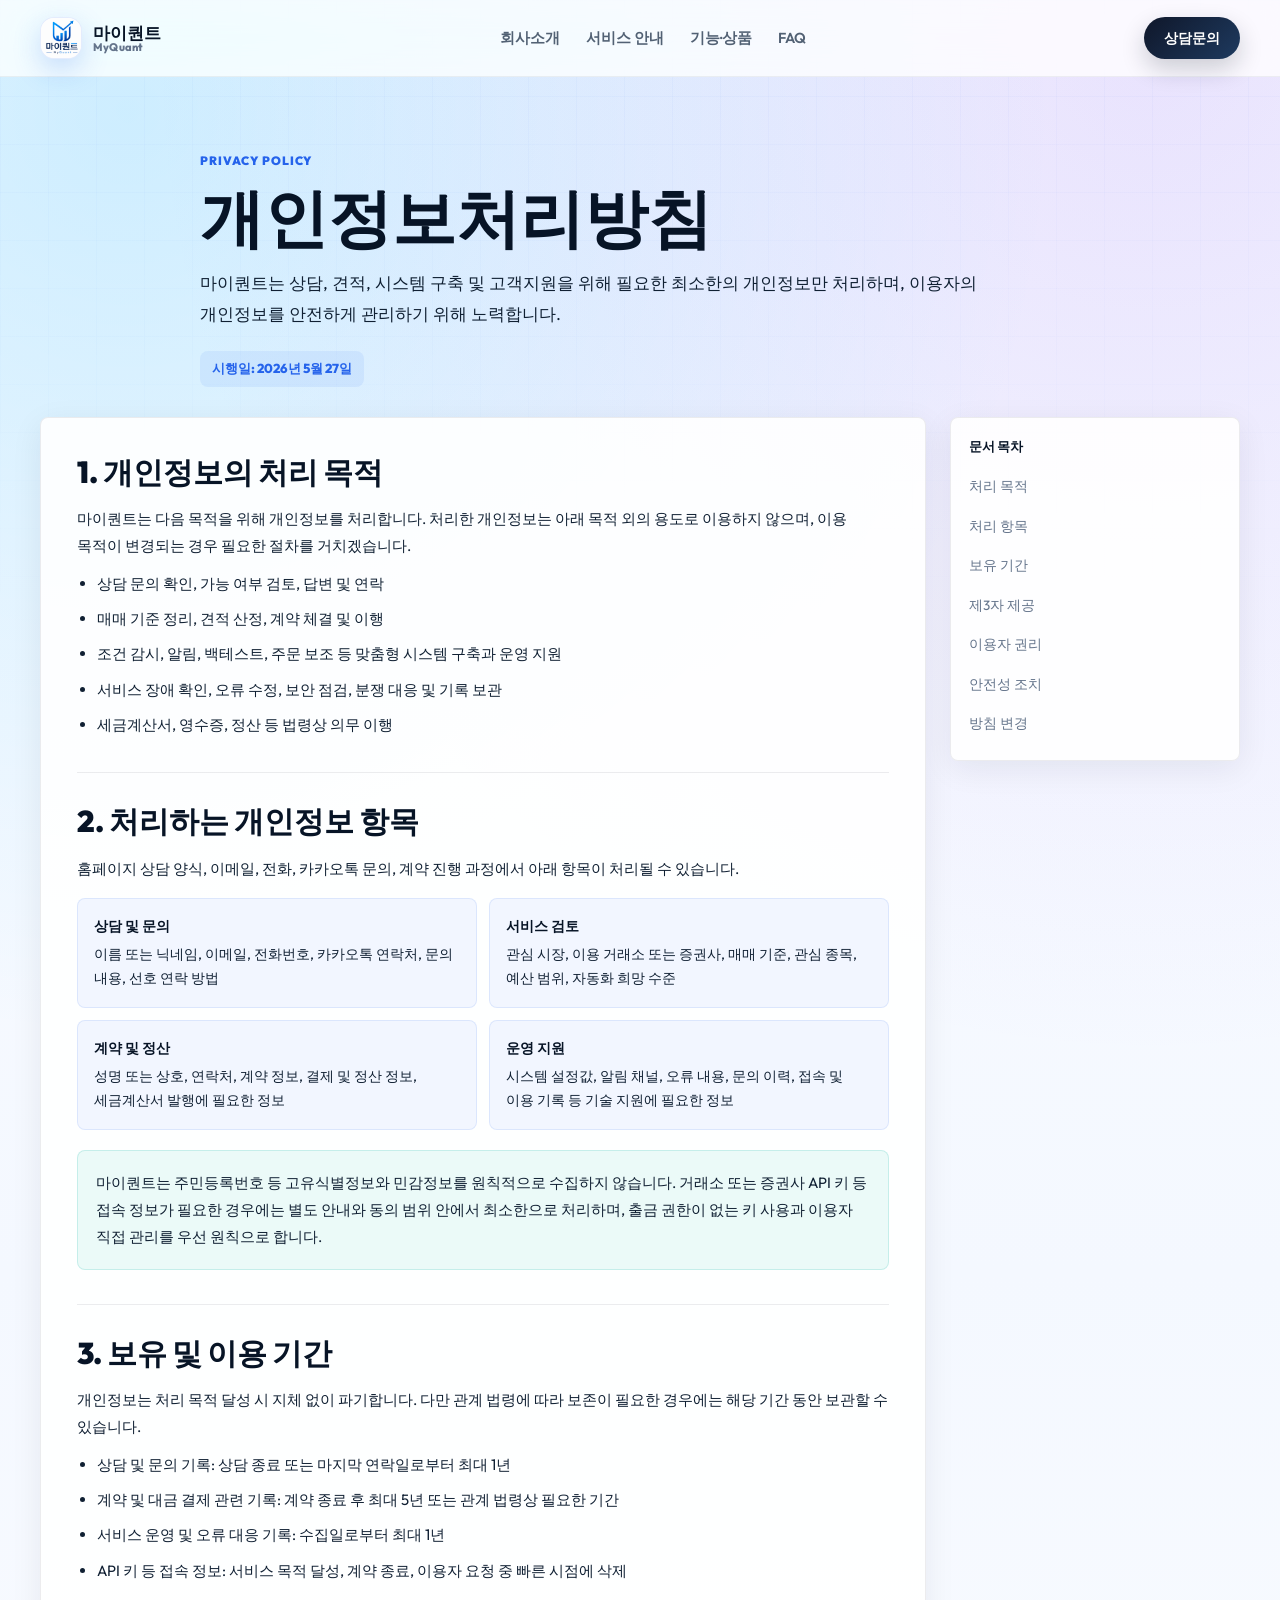
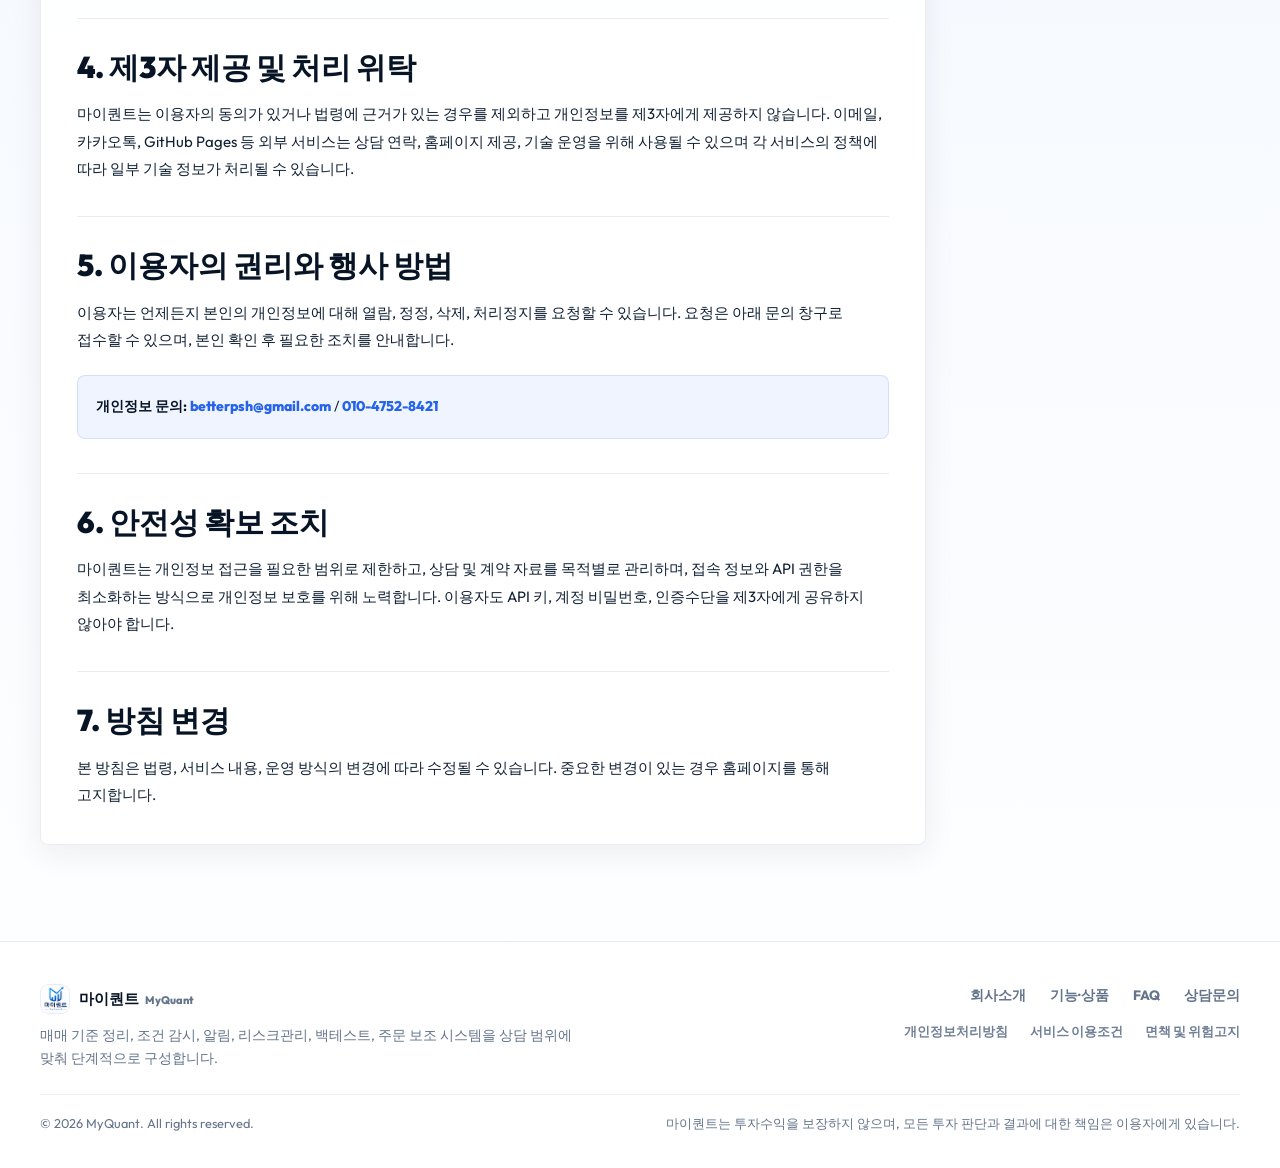
==== privacy.html @ 84c3a75a "Add files via upload" ====
<!DOCTYPE html>
<html lang="ko">
<head>
  <meta charset="UTF-8" />
  <meta name="viewport" content="width=device-width, initial-scale=1.0" />
  <title>개인정보처리방침 | 마이퀀트(MyQuant)</title>
  <meta name="description" content="마이퀀트(MyQuant)의 개인정보 수집 항목, 이용 목적, 보유 기간, 정보주체 권리와 문의 창구를 안내합니다." />
  <meta name="robots" content="index, follow" />
  <meta name="theme-color" content="#1d7ff9" />
  <link rel="icon" href="./asset/CI.png" type="image/png" />
  <link rel="preconnect" href="https://fonts.googleapis.com" />
  <link rel="preconnect" href="https://fonts.gstatic.com" crossorigin />
  <link href="https://fonts.googleapis.com/css2?family=Outfit:wght@300;400;500;600;700;800;900&amp;display=swap" rel="stylesheet" />
  <link rel="stylesheet" href="./style.css?v=20260527-1" />
</head>
<body id="top">
  <a href="#main-content" class="skip-link">본문으로 바로가기</a>

  <header id="header">
    <div class="container nav">
      <a href="./index.html#top" class="logo" aria-label="마이퀀트 홈">
        <span class="logo-mark" aria-hidden="true">
          <img src="./asset/CI.png" alt="" />
        </span>
        <span class="logo-text">
          <strong>마이퀀트</strong>
          <small>MyQuant</small>
        </span>
      </a>

      <nav class="nav-menu" aria-label="주요 메뉴">
        <a href="./index.html#about">회사소개</a>
        <a href="./index.html#service">서비스 안내</a>
        <a href="./index.html#products">기능·상품</a>
        <a href="./index.html#faq">FAQ</a>
      </nav>

      <div class="nav-right">
        <a href="./index.html#contact" class="nav-cta">상담문의</a>
      </div>
    </div>
  </header>

  <main id="main-content" class="legal-main">
    <section class="legal-hero">
      <div class="container legal-hero-inner">
        <p class="legal-eyebrow">Privacy Policy</p>
        <h1>개인정보처리방침</h1>
        <p class="legal-summary">
          마이퀀트는 상담, 견적, 시스템 구축 및 고객지원을 위해 필요한 최소한의 개인정보만 처리하며,
          이용자의 개인정보를 안전하게 관리하기 위해 노력합니다.
        </p>
        <span class="legal-updated">시행일: 2026년 5월 27일</span>
      </div>
    </section>

    <div class="container legal-layout">
      <article class="legal-document">
        <section id="privacy-purpose">
          <h2>1. 개인정보의 처리 목적</h2>
          <p>
            마이퀀트는 다음 목적을 위해 개인정보를 처리합니다. 처리한 개인정보는 아래 목적 외의 용도로
            이용하지 않으며, 이용 목적이 변경되는 경우 필요한 절차를 거치겠습니다.
          </p>
          <ul>
            <li>상담 문의 확인, 가능 여부 검토, 답변 및 연락</li>
            <li>매매 기준 정리, 견적 산정, 계약 체결 및 이행</li>
            <li>조건 감시, 알림, 백테스트, 주문 보조 등 맞춤형 시스템 구축과 운영 지원</li>
            <li>서비스 장애 확인, 오류 수정, 보안 점검, 분쟁 대응 및 기록 보관</li>
            <li>세금계산서, 영수증, 정산 등 법령상 의무 이행</li>
          </ul>
        </section>

        <section id="privacy-items">
          <h2>2. 처리하는 개인정보 항목</h2>
          <p>
            홈페이지 상담 양식, 이메일, 전화, 카카오톡 문의, 계약 진행 과정에서 아래 항목이 처리될 수 있습니다.
          </p>
          <div class="legal-info-grid">
            <div class="legal-info-item">
              <strong>상담 및 문의</strong>
              <span>이름 또는 닉네임, 이메일, 전화번호, 카카오톡 연락처, 문의 내용, 선호 연락 방법</span>
            </div>
            <div class="legal-info-item">
              <strong>서비스 검토</strong>
              <span>관심 시장, 이용 거래소 또는 증권사, 매매 기준, 관심 종목, 예산 범위, 자동화 희망 수준</span>
            </div>
            <div class="legal-info-item">
              <strong>계약 및 정산</strong>
              <span>성명 또는 상호, 연락처, 계약 정보, 결제 및 정산 정보, 세금계산서 발행에 필요한 정보</span>
            </div>
            <div class="legal-info-item">
              <strong>운영 지원</strong>
              <span>시스템 설정값, 알림 채널, 오류 내용, 문의 이력, 접속 및 이용 기록 등 기술 지원에 필요한 정보</span>
            </div>
          </div>
          <div class="legal-callout">
            <p>
              마이퀀트는 주민등록번호 등 고유식별정보와 민감정보를 원칙적으로 수집하지 않습니다.
              거래소 또는 증권사 API 키 등 접속 정보가 필요한 경우에는 별도 안내와 동의 범위 안에서
              최소한으로 처리하며, 출금 권한이 없는 키 사용과 이용자 직접 관리를 우선 원칙으로 합니다.
            </p>
          </div>
        </section>

        <section id="privacy-period">
          <h2>3. 보유 및 이용 기간</h2>
          <p>
            개인정보는 처리 목적 달성 시 지체 없이 파기합니다. 다만 관계 법령에 따라 보존이 필요한 경우에는
            해당 기간 동안 보관할 수 있습니다.
          </p>
          <ul>
            <li>상담 및 문의 기록: 상담 종료 또는 마지막 연락일로부터 최대 1년</li>
            <li>계약 및 대금 결제 관련 기록: 계약 종료 후 최대 5년 또는 관계 법령상 필요한 기간</li>
            <li>서비스 운영 및 오류 대응 기록: 수집일로부터 최대 1년</li>
            <li>API 키 등 접속 정보: 서비스 목적 달성, 계약 종료, 이용자 요청 중 빠른 시점에 삭제</li>
          </ul>
        </section>

        <section id="privacy-third-party">
          <h2>4. 제3자 제공 및 처리 위탁</h2>
          <p>
            마이퀀트는 이용자의 동의가 있거나 법령에 근거가 있는 경우를 제외하고 개인정보를 제3자에게
            제공하지 않습니다. 이메일, 카카오톡, GitHub Pages 등 외부 서비스는 상담 연락, 홈페이지 제공,
            기술 운영을 위해 사용될 수 있으며 각 서비스의 정책에 따라 일부 기술 정보가 처리될 수 있습니다.
          </p>
        </section>

        <section id="privacy-rights">
          <h2>5. 이용자의 권리와 행사 방법</h2>
          <p>
            이용자는 언제든지 본인의 개인정보에 대해 열람, 정정, 삭제, 처리정지를 요청할 수 있습니다.
            요청은 아래 문의 창구로 접수할 수 있으며, 본인 확인 후 필요한 조치를 안내합니다.
          </p>
          <div class="legal-contact-card">
            <p><strong>개인정보 문의:</strong> <a href="mailto:betterpsh@gmail.com">betterpsh@gmail.com</a> / <a href="tel:01047528421">010-4752-8421</a></p>
          </div>
        </section>

        <section id="privacy-security">
          <h2>6. 안전성 확보 조치</h2>
          <p>
            마이퀀트는 개인정보 접근을 필요한 범위로 제한하고, 상담 및 계약 자료를 목적별로 관리하며,
            접속 정보와 API 권한을 최소화하는 방식으로 개인정보 보호를 위해 노력합니다. 이용자도 API 키,
            계정 비밀번호, 인증수단을 제3자에게 공유하지 않아야 합니다.
          </p>
        </section>

        <section id="privacy-changes">
          <h2>7. 방침 변경</h2>
          <p>
            본 방침은 법령, 서비스 내용, 운영 방식의 변경에 따라 수정될 수 있습니다. 중요한 변경이 있는 경우
            홈페이지를 통해 고지합니다.
          </p>
        </section>
      </article>

      <aside class="legal-index" aria-label="문서 목차">
        <strong>문서 목차</strong>
        <a href="#privacy-purpose">처리 목적</a>
        <a href="#privacy-items">처리 항목</a>
        <a href="#privacy-period">보유 기간</a>
        <a href="#privacy-third-party">제3자 제공</a>
        <a href="#privacy-rights">이용자 권리</a>
        <a href="#privacy-security">안전성 조치</a>
        <a href="#privacy-changes">방침 변경</a>
      </aside>
    </div>
  </main>

  <footer>
    <div class="container footer-inner">
      <div class="footer-brand">
        <div class="footer-logo">
          <span class="footer-logo-mark" aria-hidden="true">
            <img src="./asset/CI.png" alt="" />
          </span>
          <span>마이퀀트 <small>MyQuant</small></span>
        </div>
        <p class="footer-description">
          매매 기준 정리, 조건 감시, 알림, 리스크관리, 백테스트, 주문 보조 시스템을
          상담 범위에 맞춰 단계적으로 구성합니다.
        </p>
      </div>
      <nav class="footer-links" aria-label="푸터 링크">
        <span class="footer-link-row footer-link-main">
          <a href="./index.html#about">회사소개</a>
          <a href="./index.html#products">기능·상품</a>
          <a href="./index.html#faq">FAQ</a>
          <a href="./index.html#contact">상담문의</a>
        </span>
        <span class="footer-link-row footer-link-legal">
          <a href="./privacy.html">개인정보처리방침</a>
          <a href="./terms.html">서비스 이용조건</a>
          <a href="./risk-disclaimer.html">면책 및 위험고지</a>
        </span>
      </nav>
      <div class="footer-bottom">
        <span>© 2026 MyQuant. All rights reserved.</span>
        <span>마이퀀트는 투자수익을 보장하지 않으며, 모든 투자 판단과 결과에 대한 책임은 이용자에게 있습니다.</span>
      </div>
    </div>
  </footer>
</body>
</html>
---- style.css ----
/* ════════════════════════════════════════════════════
   MyQuant — style.css
   Premium Light Theme | v3.0
   ════════════════════════════════════════════════════ */

/* ── DESIGN TOKENS ── */
:root {
  --bg:           #f4f8ff;
  --bg-soft:      #eef5ff;
  --surface:      rgba(255,255,255,0.88);
  --surface-solid:#ffffff;
  --card:         #ffffff;
  --text:         #102033;
  --heading:      #071426;
  --muted:        #64748b;
  --line:         rgba(15,23,42,0.09);
  --primary:      #2563eb;
  --primary-2:    #00a7ff;
  --accent:       #14b8a6;
  --accent-2:     #8b5cf6;
  --warning:      #f59e0b;
  --success:      #22c55e;
  --danger:       #ef4444;
  --shadow:       0 24px 70px rgba(37,99,235,0.14);
  --shadow-soft:  0 8px 32px rgba(15,23,42,0.07);
  --max:          1280px;
  --nav-h:        76px;
  --radius-card:  8px;
  --radius-xl:    8px;
  --ease-out:     cubic-bezier(0.22,1,0.36,1);
  --ease-spring:  cubic-bezier(0.34,1.56,0.64,1);
}

/* ── RESET ── */
*, *::before, *::after { box-sizing: border-box; margin: 0; padding: 0; }
html {
  scroll-behavior: smooth;
  scroll-padding-top: calc(var(--nav-h) + 18px);
}

body {
  min-height: 100vh;
  font-family: 'Outfit', -apple-system, BlinkMacSystemFont,
               "Apple SD Gothic Neo", "Pretendard Variable", sans-serif;
  background:
    radial-gradient(circle at 10% 4%,  rgba(0,167,255,0.18),   transparent 32%),
    radial-gradient(circle at 90% 2%,  rgba(139,92,246,0.16),  transparent 34%),
    linear-gradient(180deg, #fbfdff 0%, var(--bg) 46%, #ffffff 100%);
  color: var(--text);
  line-height: 1.65;
  word-break: keep-all;
  overflow-x: hidden;
}

body::before {
  content: "";
  position: fixed;
  inset: 0;
  pointer-events: none;
  background-image:
    linear-gradient(rgba(37,99,235,0.032) 1px, transparent 1px),
    linear-gradient(90deg, rgba(37,99,235,0.032) 1px, transparent 1px);
  background-size: 48px 48px;
  mask-image: linear-gradient(to bottom, black, transparent 70%);
  z-index: 0;
}

a { color: inherit; text-decoration: none; }
img { display: block; width: 100%; }
button { font-family: inherit; }

:focus-visible {
  outline: 3px solid rgba(37,99,235,0.34);
  outline-offset: 3px;
}

.skip-link {
  position: fixed;
  top: 12px;
  left: 12px;
  z-index: 10000;
  padding: 10px 14px;
  border-radius: 12px;
  background: var(--heading);
  color: #fff;
  font-weight: 800;
  transform: translateY(-140%);
  transition: transform 0.2s ease;
}

.skip-link:focus { transform: translateY(0); }

.container {
  width: min(100% - 80px, var(--max));
  margin: 0 auto;
}

/* ── SCROLL PROGRESS BAR ── */
#progress-bar {
  position: fixed;
  top: 0; left: 0;
  width: 0%;
  height: 3px;
  background: linear-gradient(90deg, var(--primary), var(--primary-2), var(--accent));
  z-index: 1000;
  border-radius: 0 999px 999px 0;
  transition: width 0.1s linear;
  box-shadow: 0 0 12px rgba(37,99,235,0.5);
}

/* ── HEADER ── */
header {
  position: sticky;
  top: 0;
  z-index: 200;
  backdrop-filter: blur(24px) saturate(1.9);
  -webkit-backdrop-filter: blur(24px) saturate(1.9);
  background: rgba(255,255,255,0.78);
  border-bottom: 1px solid rgba(15,23,42,0.06);
  transition: box-shadow 0.3s ease, background 0.3s ease;
}

header.scrolled {
  background: rgba(255,255,255,0.94);
  box-shadow: 0 8px 32px rgba(15,23,42,0.08);
}

.nav {
  height: var(--nav-h);
  display: flex;
  align-items: center;
  justify-content: space-between;
  gap: 20px;
}

/* Logo */
.logo {
  display: flex;
  align-items: center;
  gap: 11px;
  font-weight: 800;
  letter-spacing: 0;
  font-size: 17px;
  color: var(--heading);
  flex-shrink: 0;
}

.logo-mark {
  width: 42px; height: 42px;
  border-radius: 14px;
  background: #fff;
  display: block;
  box-shadow: 0 10px 28px rgba(37,99,235,0.22);
  overflow: hidden;
  border: 1px solid rgba(37,99,235,0.12);
}

.logo-mark img {
  width: 100%;
  height: 100%;
  object-fit: cover;
  transform: scale(1.28);
}

.logo-text {
  display: flex;
  flex-direction: column;
  gap: 1px;
  line-height: 1;
}

.logo-text strong {
  font-size: 17px;
  letter-spacing: 0;
}

.logo-text small {
  color: var(--muted);
  font-size: 11px;
  font-weight: 800;
  letter-spacing: 0.02em;
}

/* Nav menu */
.nav-menu {
  display: flex;
  gap: 26px;
  color: #526174;
  font-size: 14.5px;
  font-weight: 600;
}

.nav-menu a {
  position: relative;
  padding: 4px 0;
  transition: color 0.2s ease;
}

.nav-menu a::after {
  content: "";
  position: absolute;
  left: 0; bottom: -4px;
  width: 0; height: 2px;
  border-radius: 999px;
  background: linear-gradient(90deg, var(--primary), var(--accent));
  transition: width 0.25s var(--ease-out);
}

.nav-menu a:hover,
.nav-menu a.active { color: var(--heading); }

.nav-menu a:hover::after,
.nav-menu a.active::after { width: 100%; }

.nav-right {
  display: flex;
  align-items: center;
  gap: 12px;
}

.nav-cta {
  padding: 10px 20px;
  border-radius: 999px;
  background: linear-gradient(135deg, #0f172a, #1e3a5f);
  color: #fff;
  font-weight: 700;
  font-size: 13.5px;
  box-shadow: 0 10px 24px rgba(15,23,42,0.2);
  transition: transform 0.2s ease, box-shadow 0.2s ease;
  white-space: nowrap;
}

.nav-cta:hover {
  transform: translateY(-2px);
  box-shadow: 0 14px 30px rgba(15,23,42,0.3);
}

/* ── HAMBURGER ── */
.hamburger {
  display: none;
  flex-direction: column;
  gap: 5px;
  cursor: pointer;
  padding: 6px;
  border-radius: 10px;
  transition: background 0.2s ease;
  border: none;
  background: transparent;
}

.hamburger:hover { background: rgba(37,99,235,0.08); }

.hamburger span {
  display: block;
  width: 22px; height: 2px;
  background: var(--heading);
  border-radius: 999px;
  transition: transform 0.3s var(--ease-out), opacity 0.3s ease, width 0.3s ease;
}

.hamburger.open span:nth-child(1) { transform: translateY(7px) rotate(45deg); }
.hamburger.open span:nth-child(2) { opacity: 0; width: 0; }
.hamburger.open span:nth-child(3) { transform: translateY(-7px) rotate(-45deg); }

/* ── MOBILE DRAWER ── */
.mobile-drawer {
  position: fixed;
  inset: 0;
  z-index: 190;
  display: flex;
  flex-direction: column;
  padding-top: var(--nav-h);
  pointer-events: none;
  visibility: hidden;
  opacity: 0;
  transition: visibility 0s linear 0.35s, opacity 0.2s ease;
}

.drawer-overlay {
  position: absolute;
  inset: 0;
  background: rgba(7,20,38,0.36);
  backdrop-filter: blur(5px);
  opacity: 0;
  transition: opacity 0.3s ease;
}

.drawer-panel {
  position: relative;
  background: rgba(255,255,255,0.97);
  backdrop-filter: blur(20px);
  border-bottom: 1px solid rgba(15,23,42,0.08);
  padding: 20px 24px 28px;
  display: flex;
  flex-direction: column;
  gap: 4px;
  transform: translateY(calc(-100% - var(--nav-h)));
  transition: transform 0.35s var(--ease-out);
  z-index: 1;
}

.mobile-drawer.open {
  pointer-events: auto;
  visibility: visible;
  opacity: 1;
  transition-delay: 0s;
}
.mobile-drawer.open .drawer-overlay { opacity: 1; }
.mobile-drawer.open .drawer-panel { transform: translateY(0); }

.drawer-link {
  padding: 14px 16px;
  border-radius: 14px;
  font-size: 16px;
  font-weight: 600;
  color: var(--heading);
  transition: background 0.2s ease;
}

.drawer-link:hover { background: rgba(37,99,235,0.07); color: var(--primary); }

.drawer-cta {
  margin-top: 8px;
  padding: 15px !important;
  background: linear-gradient(135deg, var(--primary), var(--accent)) !important;
  color: #fff !important;
  border-radius: 16px !important;
  text-align: center;
  font-weight: 700 !important;
}

/* ── PARTICLES ── */
#particles-canvas {
  position: fixed;
  inset: 0;
  pointer-events: none;
  z-index: 0;
  opacity: 0.5;
}

/* ════════════════════════════════════
   HERO
   ════════════════════════════════════ */
.hero {
  position: relative;
  min-height: calc(92vh - var(--nav-h));
  display: flex;
  align-items: center;
  overflow: hidden;
  background-image:
    linear-gradient(90deg,
      rgba(247,250,255,0.99)  0%,
      rgba(247,250,255,0.95) 34%,
      rgba(247,250,255,0.72) 52%,
      rgba(247,250,255,0.18) 74%,
      rgba(247,250,255,0.02) 100%),
    url("./asset/first.png");
  background-size: cover;
  background-position: center right;
}

.hero .container { position: relative; z-index: 2; }

.hero::after {
  content: "";
  position: absolute; inset: 0;
  background:
    radial-gradient(circle at 14% 22%, rgba(255,255,255,0.68), transparent 32%),
    radial-gradient(circle at 72% 18%, rgba(0,167,255,0.10), transparent 34%);
  z-index: 0;
  pointer-events: none;
}

.hero-grid {
  display: grid;
  grid-template-columns: minmax(560px, 0.58fr) 1fr;
  gap: clamp(28px, 4vw, 64px);
  align-items: center;
  width: min(100% - 96px, var(--max));
  margin: 0 auto;
  padding: 58px 0 52px;
}

.hero-copy {
  max-width: 660px;
  margin-left: 0;
}

/* Eyebrow badge */
.eyebrow {
  display: inline-flex;
  align-items: center;
  gap: 8px;
  padding: 8px 14px;
  border-radius: 999px;
  background: rgba(37,99,235,0.08);
  border: 1px solid rgba(37,99,235,0.18);
  color: #1d4ed8;
  font-size: 13px;
  font-weight: 700;
  margin-bottom: 26px;
  box-shadow: 0 6px 20px rgba(37,99,235,0.1);
  animation: float-badge 3.5s ease-in-out infinite;
}

@keyframes float-badge {
  0%, 100% { transform: translateY(0); }
  50%       { transform: translateY(-4px); }
}

.eyebrow-dot {
  width: 7px; height: 7px;
  border-radius: 50%;
  background: var(--accent);
  animation: blink 1.4s ease-in-out infinite;
}

@keyframes blink {
  0%, 100% { opacity: 1; transform: scale(1); }
  50%       { opacity: 0.4; transform: scale(0.72); }
}

/* H1 */
h1 {
  color: var(--heading);
  font-size: clamp(34px, 3.35vw, 48px);
  line-height: 1.1;
  letter-spacing: 0;
  font-weight: 900;
  margin-bottom: 22px;
}

.hero h1 {
  min-height: 3.25em;
}

.hero-title-line,
.hero-type-line {
  display: block;
}

.hero-type-line {
  min-height: 2.15em;
  max-width: none;
}

.hero strong {
  color: transparent;
  background: linear-gradient(110deg, var(--primary) 10%, var(--primary-2) 50%, var(--accent) 90%);
  -webkit-background-clip: text;
  background-clip: text;
  background-size: 200% 200%;
  animation: gradient-shift 4s ease infinite;
}

@keyframes gradient-shift {
  0%   { background-position: 0% 50%; }
  50%  { background-position: 100% 50%; }
  100% { background-position: 0% 50%; }
}

/* Typing cursor */
.typing-cursor {
  display: inline-block;
  width: 3px; height: 0.85em;
  background: var(--primary);
  border-radius: 2px;
  margin-left: 2px;
  vertical-align: middle;
  animation: cursor-blink 0.8s step-end infinite;
}

@keyframes cursor-blink {
  0%, 100% { opacity: 1; }
  50%       { opacity: 0; }
}

.hero-desc {
  max-width: 620px;
  color: var(--muted);
  font-size: 16px;
  letter-spacing: 0;
  margin-bottom: 24px;
  line-height: 1.78;
}

/* Hero stats */
.hero-stats {
  display: flex;
  gap: 22px;
  flex-wrap: wrap;
  margin-bottom: 22px;
}

.stat-item { display: flex; flex-direction: column; }

.stat-num {
  font-size: 26px;
  font-weight: 900;
  letter-spacing: 0;
  color: var(--heading);
  line-height: 1.1;
}

.stat-num span { color: var(--primary); }

.stat-label {
  font-size: 12px;
  color: var(--muted);
  font-weight: 500;
  margin-top: 2px;
}

.stat-divider {
  width: 1px;
  background: rgba(15,23,42,0.12);
  align-self: stretch;
  margin: 4px 0;
}

/* Hero actions */
.hero-actions {
  display: grid;
  grid-template-columns: minmax(230px, 1.18fr) minmax(168px, 0.82fr);
  gap: 10px;
  width: min(100%, 520px);
  margin-bottom: 12px;
}

.hero-actions .btn {
  width: 100%;
  min-height: 52px;
  padding: 0 20px;
  white-space: nowrap;
}

/* Hero note */
.hero-note {
  display: inline-flex;
  align-items: center;
  gap: 9px;
  width: min(100%, 520px);
  color: #64748b;
  font-size: 12.5px;
  background: linear-gradient(90deg, rgba(255,255,255,0.72), rgba(255,255,255,0.46));
  border: 1px solid rgba(15,23,42,0.07);
  border-left: 3px solid rgba(20,184,166,0.56);
  box-shadow: 0 8px 22px rgba(15,23,42,0.04);
  padding: 9px 13px 9px 11px;
  border-radius: 8px;
  backdrop-filter: blur(8px);
  line-height: 1.5;
}

.hero-note-icon {
  flex-shrink: 0;
  color: #0f766e;
  font-size: 11px;
  font-weight: 900;
}

/* ── HERO VISUAL: LIVE MONITOR ── */
.hero-visual-space {
  min-height: 500px;
  position: relative;
  display: flex;
  align-items: center;
}

.live-monitor {
  width: 100%;
  max-width: 480px;
  background: rgba(255,255,255,0.92);
  border: 1px solid rgba(37,99,235,0.14);
  border-radius: 8px;
  box-shadow:
    0 30px 70px rgba(37,99,235,0.14),
    0 0 0 1px rgba(255,255,255,0.8) inset;
  backdrop-filter: blur(20px);
  overflow: hidden;
  animation: monitor-float 5s ease-in-out infinite;
}

@keyframes monitor-float {
  0%, 100% { transform: translateY(0); }
  50%       { transform: translateY(-10px); }
}

.monitor-topbar {
  display: flex;
  justify-content: space-between;
  align-items: center;
  padding: 16px 20px;
  border-bottom: 1px solid rgba(15,23,42,0.07);
  background: rgba(37,99,235,0.03);
}

.monitor-title {
  font-size: 12.5px;
  font-weight: 800;
  color: var(--muted);
  text-transform: uppercase;
  letter-spacing: 0.08em;
  display: flex;
  align-items: center;
  gap: 8px;
}

.live-badge {
  display: inline-flex;
  align-items: center;
  gap: 5px;
  padding: 3px 9px;
  border-radius: 999px;
  background: rgba(34,197,94,0.1);
  border: 1px solid rgba(34,197,94,0.25);
  color: #15803d;
  font-size: 11px;
  font-weight: 800;
  text-transform: uppercase;
}

.live-badge::before {
  content: "";
  width: 6px; height: 6px;
  border-radius: 50%;
  background: var(--success);
  animation: live-pulse 1.4s ease-in-out infinite;
}

@keyframes live-pulse {
  0%, 100% { box-shadow: 0 0 0 0 rgba(34,197,94,0.6); }
  50%       { box-shadow: 0 0 0 4px rgba(34,197,94,0); }
}

.monitor-price {
  font-size: 18px;
  font-weight: 900;
  font-family: monospace;
  color: var(--primary);
  letter-spacing: 0;
  transition: color 0.3s ease;
}

.monitor-price.up   { color: #16a34a; }
.monitor-price.down { color: var(--danger); }

/* Mini chart area */
.monitor-chart {
  height: 140px;
  padding: 0 16px;
  position: relative;
}

#hero-mini-chart {
  width: 100%;
  height: 100%;
}

/* Trade log */
.monitor-logs {
  background: rgba(7,20,38,0.04);
  border-top: 1px solid rgba(15,23,42,0.06);
  padding: 12px 16px;
  height: 118px;
  overflow: hidden;
  display: flex;
  flex-direction: column;
  gap: 0;
}

.log-row {
  display: grid;
  grid-template-columns: 72px 1fr auto;
  align-items: center;
  padding: 7px 0;
  border-bottom: 1px solid rgba(15,23,42,0.05);
  font-size: 11.5px;
  opacity: 0;
  transform: translateY(8px);
  animation: log-slide 0.3s var(--ease-out) forwards;
}

.log-row:last-child { border-bottom: none; }

@keyframes log-slide { to { opacity: 1; transform: translateY(0); } }

.log-time  { color: var(--muted); font-family: monospace; }
.log-msg   { color: var(--heading); font-weight: 600; flex: 1; }
.log-msg.buy  { color: #16a34a; }
.log-msg.sell { color: var(--danger); }
.log-tag {
  padding: 2px 8px;
  border-radius: 999px;
  font-size: 10px;
  font-weight: 800;
  text-transform: uppercase;
}
.log-tag.buy  { background: rgba(22,163,74,0.1);  color: #16a34a; }
.log-tag.sell { background: rgba(239,68,68,0.1);  color: var(--danger); }
.log-tag.info { background: rgba(37,99,235,0.1);  color: var(--primary); }

/* Monitor footer */
.monitor-footer {
  padding: 12px 20px;
  display: grid;
  grid-template-columns: 1fr 1fr 1fr;
  gap: 12px;
  border-top: 1px solid rgba(15,23,42,0.06);
}

.mf-stat { display: flex; flex-direction: column; gap: 2px; }

.mf-label {
  font-size: 10.5px;
  color: var(--muted);
  font-weight: 700;
  text-transform: uppercase;
  letter-spacing: 0.06em;
}

.mf-value {
  font-size: 14px;
  font-weight: 800;
  color: var(--heading);
  font-family: monospace;
}

.mf-value.green { color: #16a34a; }

/* ════════════════════════════════════
   STATS DARK BAND
   ════════════════════════════════════ */
.stats-section {
  padding: 78px 0 84px;
  background: linear-gradient(135deg, #071426 0%, #0b1e42 56%, #0f2f5f 100%);
  position: relative;
  overflow: hidden;
  z-index: 1;
}

.stats-section::before {
  content: "";
  position: absolute; inset: 0;
  background-image:
    linear-gradient(rgba(255,255,255,0.04) 1px, transparent 1px),
    linear-gradient(90deg, rgba(255,255,255,0.04) 1px, transparent 1px);
  background-size: 44px 44px;
}

.stats-intro {
  position: relative;
  z-index: 1;
  max-width: 760px;
  margin-bottom: 34px;
}

.stats-intro span {
  display: inline-flex;
  align-items: center;
  gap: 8px;
  color: #67e8f9;
  font-size: 12px;
  font-weight: 900;
  letter-spacing: 0.12em;
  text-transform: uppercase;
  margin-bottom: 12px;
}

.stats-intro span::before {
  content: "";
  width: 18px;
  height: 2px;
  border-radius: 999px;
  background: #67e8f9;
}

.stats-intro h2 {
  color: #fff;
  font-size: clamp(28px, 3.1vw, 40px);
  margin-bottom: 12px;
}

.stats-intro p {
  color: rgba(255,255,255,0.66);
  font-size: 16px;
  line-height: 1.72;
}

.stats-grid {
  display: grid;
  grid-template-columns: repeat(4, minmax(0, 1fr));
  gap: 16px;
  position: relative;
  z-index: 1;
}

.stat-card {
  position: relative;
  min-height: 184px;
  text-align: left;
  padding: 22px;
  border-radius: 8px;
  background: rgba(255,255,255,0.065);
  border: 1px solid rgba(255,255,255,0.12);
  backdrop-filter: blur(10px);
  transition: transform 0.24s ease, background 0.24s ease;
}

.stat-card:hover {
  transform: translateY(-5px);
  background: rgba(255,255,255,0.09);
}

.stat-step {
  width: 40px;
  height: 40px;
  display: grid;
  place-items: center;
  border-radius: 8px;
  background: rgba(0,167,255,0.12);
  border: 1px solid rgba(103,232,249,0.22);
  color: #67e8f9;
  font-size: 12px;
  font-weight: 900;
  margin-bottom: 22px;
}

.stat-card h3 {
  color: #fff;
  font-size: 22px;
  line-height: 1.25;
  margin-bottom: 9px;
}

.stat-card p {
  color: rgba(255,255,255,0.62);
  font-size: 14px;
  font-weight: 700;
  line-height: 1.65;
}

/* ════════════════════════════════════
   SECTIONS
   ════════════════════════════════════ */
.section {
  position: relative;
  padding: 100px 0;
  border-top: 1px solid rgba(15,23,42,0.06);
  z-index: 1;
}

.section:nth-of-type(even) {
  background: linear-gradient(180deg, rgba(255,255,255,0.55), rgba(238,245,255,0.45));
}

.section-head {
  max-width: 820px;
  margin-bottom: 52px;
}

.section-label {
  display: inline-flex;
  align-items: center;
  gap: 6px;
  color: var(--primary);
  font-size: 12.5px;
  font-weight: 800;
  letter-spacing: 0.16em;
  text-transform: uppercase;
  margin-bottom: 14px;
}

.section-label::before {
  content: "";
  width: 18px; height: 2px;
  background: var(--primary);
  border-radius: 999px;
}

h2 {
  color: var(--heading);
  font-size: clamp(30px, 3.8vw, 46px);
  line-height: 1.15;
  letter-spacing: 0;
  font-weight: 900;
  margin-bottom: 18px;
}

.section-desc {
  color: var(--muted);
  font-size: 17px;
  letter-spacing: 0;
  line-height: 1.78;
}

.company-intro {
  display: grid;
  gap: 14px;
}

/* ── CUSTOMER PROBLEM ── */
.problem-section {
  background: linear-gradient(180deg, #ffffff, rgba(238,245,255,0.58));
}

.problem-grid {
  display: grid;
  grid-template-columns: minmax(0, 0.9fr) minmax(360px, 1.1fr);
  gap: 44px;
  align-items: center;
}

.problem-grid .section-head {
  margin-bottom: 0;
}

.condition-board {
  display: grid;
  grid-template-columns: minmax(0, 1fr) auto minmax(0, 1fr);
  gap: 14px;
  align-items: stretch;
}

.condition-card {
  min-height: 250px;
  padding: 28px;
  border-radius: 8px;
  background: rgba(255,255,255,0.94);
  border: 1px solid rgba(15,23,42,0.09);
  box-shadow: var(--shadow-soft);
  display: flex;
  flex-direction: column;
  justify-content: center;
  gap: 12px;
}

.condition-card span {
  width: max-content;
  padding: 5px 10px;
  border-radius: 999px;
  background: rgba(37,99,235,0.08);
  color: var(--primary);
  font-size: 12px;
  font-weight: 900;
}

.condition-card strong {
  color: var(--heading);
  font-size: clamp(20px, 2vw, 26px);
  line-height: 1.35;
}

.condition-card p {
  color: var(--muted);
  font-size: 14.5px;
  line-height: 1.7;
}

.condition-card.after {
  border-color: rgba(20,184,166,0.24);
  background: linear-gradient(180deg, #ffffff, rgba(240,253,250,0.72));
}

.condition-arrow {
  width: 44px;
  min-height: 44px;
  align-self: center;
  border-radius: 999px;
  display: grid;
  place-items: center;
  background: linear-gradient(135deg, var(--primary), var(--accent));
  color: #fff;
  font-weight: 900;
  box-shadow: 0 12px 28px rgba(37,99,235,0.22);
}

/* ── GRIDS ── */
.grid-3 {
  display: grid;
  grid-template-columns: repeat(3, 1fr);
  gap: 22px;
}

.grid-2 {
  display: grid;
  grid-template-columns: repeat(2, 1fr);
  gap: 22px;
}

/* ── FOUNDER PROFILE ── */
.founder-profile {
  display: grid;
  grid-template-columns: minmax(0, 1fr) minmax(280px, 0.42fr);
  gap: 40px;
  align-items: start;
  margin-bottom: 28px;
  padding: 38px 42px;
}

.founder-kicker {
  color: var(--primary);
  font-size: 12px;
  font-weight: 900;
  letter-spacing: 0.14em;
  text-transform: uppercase;
  margin-bottom: 8px;
}

.founder-profile h3 {
  font-size: clamp(26px, 2.4vw, 36px);
  margin-bottom: 16px;
}

.founder-lead {
  color: #243247;
  font-size: 17px;
  font-weight: 700;
  line-height: 1.7;
  margin-bottom: 16px;
}

.founder-aside {
  display: grid;
  gap: 14px;
  align-self: start;
}

.founder-photo {
  position: relative;
  width: min(100%, 236px);
  aspect-ratio: 4 / 4.55;
  justify-self: center;
  border-radius: 8px;
  overflow: hidden;
  background: linear-gradient(135deg, rgba(238,245,255,0.9), rgba(255,255,255,0.96));
  border: 1px solid rgba(37,99,235,0.12);
  box-shadow: 0 16px 34px rgba(15,23,42,0.11);
}

.founder-photo img {
  width: 100%;
  height: 100%;
  object-fit: cover;
  object-position: center 11%;
  transform: scale(1.01);
}

.founder-meta {
  text-align: center;
  display: grid;
  gap: 3px;
}

.founder-meta strong {
  color: var(--heading);
  font-size: 16px;
  font-weight: 800;
}

.founder-meta span {
  color: var(--muted);
  font-size: 12.5px;
  font-weight: 700;
}

.founder-points {
  grid-column: 1 / -1;
  display: grid;
  grid-template-columns: repeat(5, minmax(0, 1fr));
  gap: 10px;
  margin-top: 4px;
}

.founder-points span {
  position: relative;
  min-height: 64px;
  padding: 13px 14px 13px 38px;
  border-radius: 15px;
  background: rgba(37,99,235,0.055);
  border: 1px solid rgba(37,99,235,0.12);
  color: #243247;
  font-size: 13.2px;
  font-weight: 800;
  line-height: 1.45;
  display: flex;
  align-items: center;
}

.founder-points span::before {
  content: "✓";
  position: absolute;
  left: 16px;
  top: 50%;
  transform: translateY(-50%);
  color: var(--primary);
  font-weight: 900;
}

/* ── CARD BASE ── */
.card {
  position: relative;
  padding: 30px;
  border: 1px solid rgba(15,23,42,0.08);
  border-radius: var(--radius-card);
  background: rgba(255,255,255,0.9);
  box-shadow: var(--shadow-soft);
  overflow: hidden;
  transition: transform 0.26s var(--ease-out),
              box-shadow 0.26s ease,
              border-color 0.26s ease;
  backdrop-filter: blur(10px);
  transform-style: preserve-3d;
}

.card::before {
  content: "";
  position: absolute; inset: 0;
  background: linear-gradient(135deg, rgba(37,99,235,0.04), rgba(20,184,166,0.04));
  opacity: 0;
  transition: opacity 0.26s ease;
  pointer-events: none;
}

.card::after {
  content: "";
  position: absolute;
  right: -44px; top: -44px;
  width: 110px; height: 110px;
  border-radius: 50%;
  background: linear-gradient(135deg, rgba(37,99,235,0.1), rgba(20,184,166,0.12));
  opacity: 0;
  transition: opacity 0.26s ease, transform 0.4s ease;
  pointer-events: none;
}

.card:hover {
  transform: translateY(-7px);
  box-shadow: 0 28px 60px rgba(37,99,235,0.16);
  border-color: rgba(37,99,235,0.2);
}

.card:hover::before { opacity: 1; }
.card:hover::after  { opacity: 1; transform: scale(1.1); }

.card h3 {
  position: relative;
  color: var(--heading);
  font-size: 21px;
  letter-spacing: 0;
  font-weight: 800;
  margin-bottom: 12px;
  z-index: 1;
}

.card p {
  position: relative;
  color: var(--muted);
  font-size: 15px;
  line-height: 1.72;
  z-index: 1;
}

.icon {
  position: relative;
  width: 48px; height: 48px;
  border-radius: 16px;
  display: grid;
  place-items: center;
  background: linear-gradient(135deg, rgba(37,99,235,0.1), rgba(20,184,166,0.1));
  color: var(--primary);
  font-weight: 800;
  font-size: 15px;
  margin-bottom: 20px;
  z-index: 1;
  border: 1px solid rgba(37,99,235,0.12);
}

/* ── PACKAGE LADDER ── */
.package-ladder {
  display: grid;
  grid-template-columns: repeat(3, minmax(0, 1fr));
  gap: 16px;
  margin: -18px 0 18px;
}

.package-card {
  position: relative;
  min-width: 0;
  min-height: 438px;
  padding: 22px;
  border-radius: 8px;
  background: rgba(255,255,255,0.92);
  border: 1px solid rgba(15,23,42,0.08);
  box-shadow: var(--shadow-soft);
  display: flex;
  flex-direction: column;
  gap: 11px;
  overflow: hidden;
}

.package-card::before {
  content: "";
  position: absolute;
  inset: 0 0 auto;
  height: 3px;
  background: linear-gradient(90deg, var(--primary), var(--accent));
  opacity: 0.75;
}

.package-card-top {
  display: flex;
  align-items: center;
  justify-content: space-between;
  gap: 10px;
}

.package-card-top > span {
  width: max-content;
  padding: 4px 9px;
  border-radius: 999px;
  background: rgba(37,99,235,0.08);
  color: var(--primary);
  font-size: 11.5px;
  font-weight: 900;
}

.package-card-top small {
  color: #94a3b8;
  font-size: 11.5px;
  font-weight: 800;
  text-align: right;
}

.package-card h3 {
  color: var(--heading);
  font-size: 19px;
  line-height: 1.25;
}

.package-card p {
  color: var(--muted);
  font-size: 14px;
  line-height: 1.65;
}

.package-price {
  display: flex;
  align-items: baseline;
  gap: 5px;
  margin-top: 2px;
}

.package-price strong {
  color: #0f766e;
  font-size: 24px;
  font-weight: 900;
}

.package-price em {
  color: #0f766e;
  font-style: normal;
  font-size: 13px;
  font-weight: 900;
}

.package-tiers {
  list-style: none;
  display: grid;
  gap: 0;
  margin: 4px 0 0;
  padding: 8px 0 0;
  border-top: 1px solid rgba(15,23,42,0.08);
}

.package-tiers li {
  display: grid;
  grid-template-columns: minmax(0, 1fr) auto;
  gap: 2px 10px;
  padding: 8px 0;
  border-bottom: 1px solid rgba(15,23,42,0.06);
}

.package-tiers li:last-child { border-bottom: 0; padding-bottom: 0; }

.package-tiers b {
  color: var(--heading);
  font-size: 12.5px;
  font-weight: 900;
}

.package-tiers span {
  color: #1d4ed8;
  font-size: 12.5px;
  font-weight: 900;
  white-space: nowrap;
}

.package-tiers small {
  grid-column: 1 / -1;
  color: #64748b;
  font-size: 12px;
  line-height: 1.45;
}

.pricing-guide {
  display: flex;
  flex-wrap: wrap;
  gap: 8px;
  margin: 0 0 34px;
}

.pricing-guide span {
  padding: 8px 11px;
  border-radius: 999px;
  background: rgba(15,23,42,0.04);
  border: 1px solid rgba(15,23,42,0.07);
  color: #475569;
  font-size: 12.5px;
  font-weight: 800;
}

/* ── CUSTOM BUILD NOTICE ── */
.custom-build-panel {
  display: grid;
  grid-template-columns: minmax(0, 1fr) auto;
  gap: 28px;
  align-items: center;
  margin: -16px 0 32px;
  padding: 28px 30px;
  border-radius: 8px;
  background:
    linear-gradient(135deg, rgba(7,20,38,0.94), rgba(21,74,120,0.92)),
    radial-gradient(circle at 92% 0%, rgba(20,184,166,0.24), transparent 36%);
  color: #fff;
  box-shadow: 0 24px 60px rgba(15,23,42,0.18);
  overflow: hidden;
}

.custom-build-panel h3 {
  color: #fff;
  font-size: clamp(22px, 2.4vw, 30px);
  line-height: 1.2;
  letter-spacing: 0;
  margin-bottom: 10px;
}

.custom-build-panel p {
  max-width: 740px;
  color: rgba(255,255,255,0.78);
  font-size: 15.5px;
  line-height: 1.72;
}

.custom-build-label {
  color: #6ee7d8 !important;
  font-size: 12px !important;
  font-weight: 900;
  letter-spacing: 0.14em;
  text-transform: uppercase;
  margin-bottom: 8px;
}

.custom-build-actions {
  display: grid;
  gap: 10px;
  min-width: 230px;
}

.custom-build-actions span,
.custom-build-link {
  display: flex;
  align-items: center;
  min-height: 42px;
  padding: 0 14px;
  border-radius: 13px;
  background: rgba(255,255,255,0.09);
  border: 1px solid rgba(255,255,255,0.12);
  color: rgba(255,255,255,0.9);
  font-size: 13.5px;
  font-weight: 800;
}

.custom-build-link {
  justify-content: center;
  background: #fff;
  color: #0f4c9a;
  box-shadow: 0 12px 28px rgba(0,0,0,0.16);
}

/* ── PRODUCT FILTER TABS ── */
.filter-tabs {
  display: flex;
  gap: 8px;
  flex-wrap: wrap;
  margin-bottom: 36px;
}

.filter-tab {
  padding: 9px 18px;
  border-radius: 999px;
  border: 1.5px solid rgba(15,23,42,0.1);
  background: rgba(255,255,255,0.8);
  color: var(--muted);
  font-size: 13.5px;
  font-weight: 700;
  cursor: pointer;
  transition: all 0.22s ease;
  backdrop-filter: blur(8px);
}

.filter-tab:hover {
  border-color: rgba(37,99,235,0.3);
  color: var(--primary);
  background: rgba(37,99,235,0.05);
}

.filter-tab.active {
  background: linear-gradient(135deg, var(--primary), var(--primary-2));
  color: #fff;
  border-color: transparent;
  box-shadow: 0 8px 20px rgba(37,99,235,0.28);
}

/* ── PRODUCT GRID ── */
.product-grid {
  display: grid;
  grid-template-columns: repeat(2, minmax(0, 1fr));
  gap: 26px;
}

.product-card {
  display: flex;
  flex-direction: column;
  min-height: 100%;
  opacity: 0;
  transform: translateY(24px);
  transition: opacity 0.4s ease, transform 0.4s var(--ease-out);
}

.product-card.visible { opacity: 1; transform: translateY(0); }
.product-card.hidden  { display: none !important; }

.product-image {
  position: relative;
  z-index: 1;
  width: 100%;
  aspect-ratio: 16/10.5;
  border-radius: 8px 8px 0 0;
  overflow: hidden;
  padding: 14px;
  background:
    linear-gradient(135deg, rgba(238,245,255,0.96), rgba(255,255,255,0.86)),
    linear-gradient(90deg, rgba(37,99,235,0.06), rgba(20,184,166,0.06));
  border-bottom: 1px solid rgba(15,23,42,0.06);
  display: flex;
  align-items: center;
  justify-content: center;
}

.product-image img {
  width: 100%; height: 100%;
  object-fit: contain;
  object-position: center;
  border-radius: 6px;
  background: #01091e;
  box-shadow: 0 12px 28px rgba(15,23,42,0.12);
  transition: transform 0.4s var(--ease-out);
}

.product-card:hover .product-image img { transform: scale(1.015); }

.product-body {
  flex: 1;
  padding: 24px 28px;
  display: flex;
  flex-direction: column;
}

.product-card.card { padding: 0; overflow: hidden; }

.product-card ul {
  list-style: none;
  color: #596779;
  font-size: 14.5px;
  margin-top: 14px;
}

.product-card li {
  padding: 8px 0;
  border-bottom: 1px solid rgba(15,23,42,0.06);
  display: flex;
  align-items: center;
  gap: 8px;
}

.product-card li:last-child { border-bottom: none; }

.product-card li::before {
  content: "✓";
  color: var(--accent);
  font-weight: 900;
  flex-shrink: 0;
  font-size: 13px;
}

.product-tag {
  display: inline-block;
  align-self: flex-start;
  padding: 4px 10px;
  border-radius: 999px;
  font-size: 11.5px;
  font-weight: 700;
  margin-bottom: 10px;
}

.tag-coin     { background: rgba(249,115,22,0.1); color: #ea580c; border: 1px solid rgba(249,115,22,0.2); }
.tag-stock    { background: rgba(37,99,235,0.1);  color: var(--primary); border: 1px solid rgba(37,99,235,0.2); }
.tag-alert    { background: rgba(20,184,166,0.1); color: #0f766e; border: 1px solid rgba(20,184,166,0.2); }
.tag-analysis { background: rgba(139,92,246,0.1);color: #7c3aed; border: 1px solid rgba(139,92,246,0.2); }

/* ── BADGE ROW ── */
.badge-row {
  display: flex;
  flex-wrap: wrap;
  gap: 8px;
  margin-top: 22px;
}

.badge {
  padding: 7px 14px;
  border-radius: 999px;
  background: rgba(255,255,255,0.82);
  border: 1px solid rgba(15,23,42,0.09);
  color: #334155;
  font-size: 13px;
  font-weight: 700;
  box-shadow: 0 4px 12px rgba(15,23,42,0.05);
  transition: all 0.2s ease;
}

.badge:hover {
  border-color: rgba(37,99,235,0.3);
  color: var(--primary);
  transform: translateY(-2px);
}

/* ── PROCESS ── */
.process { counter-reset: step; }

.process-grid {
  display: grid;
  grid-template-columns: repeat(3, 1fr);
  gap: 22px;
}

.process-card {
  position: relative;
  counter-increment: step;
}

.step-num {
  display: inline-flex;
  align-items: center;
  justify-content: center;
  width: 38px; height: 38px;
  border-radius: 12px;
  background: linear-gradient(135deg, var(--primary), var(--primary-2));
  color: #fff;
  font-size: 14px;
  font-weight: 900;
  margin-bottom: 16px;
  box-shadow: 0 8px 20px rgba(37,99,235,0.24);
}

/* ── TRUST BOX ── */
.trust-box {
  position: relative;
  padding: 52px;
  border-radius: var(--radius-xl);
  background:
    radial-gradient(circle at 8% 14%, rgba(0,167,255,0.12), transparent 32%),
    linear-gradient(135deg, rgba(255,255,255,0.94), rgba(238,245,255,0.88));
  border: 1px solid rgba(37,99,235,0.14);
  display: grid;
  grid-template-columns: 1fr 1fr;
  gap: 40px;
  align-items: center;
  box-shadow: var(--shadow);
}

.trust-list { display: grid; gap: 12px; }

.trust-item {
  position: relative;
  padding: 16px 18px 16px 48px;
  border-radius: 8px;
  background: rgba(255,255,255,0.82);
  border: 1px solid rgba(15,23,42,0.07);
  color: #243247;
  font-weight: 700;
  font-size: 14.5px;
  box-shadow: 0 8px 24px rgba(15,23,42,0.05);
  transition: transform 0.22s ease, box-shadow 0.22s ease;
}

.trust-item:hover {
  transform: translateX(5px);
  box-shadow: 0 12px 32px rgba(37,99,235,0.1);
}

.trust-item::before {
  content: "✧";
  position: absolute;
  left: 18px;
  color: var(--accent);
  font-weight: 900;
  font-size: 16px;
}

.safety-strip {
  display: grid;
  grid-template-columns: repeat(4, minmax(0, 1fr));
  gap: 14px;
  margin-top: 18px;
}

.safety-item {
  min-width: 0;
  min-height: 150px;
  padding: 20px;
  border-radius: 8px;
  background: rgba(255,255,255,0.88);
  border: 1px solid rgba(15,23,42,0.08);
  box-shadow: 0 12px 34px rgba(15,23,42,0.06);
}

.safety-item strong {
  display: block;
  color: var(--heading);
  font-size: 15px;
  font-weight: 900;
  margin-bottom: 9px;
}

.safety-item span {
  display: block;
  color: var(--muted);
  font-size: 13.5px;
  line-height: 1.65;
}

/* ════════════════════════════════════
   FAQ ACCORDION
   ════════════════════════════════════ */
.faq-section { background: linear-gradient(180deg, rgba(255,255,255,0.55), rgba(238,245,255,0.45)); }

.faq-grid {
  display: grid;
  grid-template-columns: 1fr 1.2fr;
  gap: 60px;
  align-items: start;
}

.faq-list {
  display: flex;
  flex-direction: column;
  gap: 12px;
}

.faq-item {
  border: 1px solid rgba(15,23,42,0.08);
  border-radius: 8px;
  background: rgba(255,255,255,0.88);
  overflow: hidden;
  transition: all 0.25s var(--ease-out);
  backdrop-filter: blur(8px);
}

.faq-item:hover { border-color: rgba(37,99,235,0.2); }

.faq-trigger {
  width: 100%;
  display: flex;
  justify-content: space-between;
  align-items: center;
  padding: 20px 24px;
  background: transparent;
  border: none;
  text-align: left;
  font-size: 15.5px;
  font-weight: 700;
  color: var(--heading);
  cursor: pointer;
  gap: 16px;
}

.faq-icon {
  width: 26px; height: 26px;
  border-radius: 50%;
  background: rgba(37,99,235,0.08);
  display: grid;
  place-items: center;
  font-size: 16px;
  color: var(--primary);
  flex-shrink: 0;
  transition: transform 0.25s var(--ease-out), background 0.25s ease;
}

.faq-content {
  max-height: 0;
  overflow: hidden;
  transition: max-height 0.35s var(--ease-out);
}

.faq-content p {
  padding: 0 24px 20px;
  color: var(--muted);
  font-size: 14.5px;
  line-height: 1.75;
}

.faq-item.active {
  border-color: rgba(37,99,235,0.22);
  box-shadow: 0 8px 28px rgba(37,99,235,0.08);
}

.faq-item.active .faq-icon {
  transform: rotate(45deg);
  background: var(--primary);
  color: #fff;
}

.faq-item.active .faq-content { max-height: 320px; }

/* FAQ side card */
.faq-side-card {
  position: sticky;
  top: calc(var(--nav-h) + 24px);
  border-radius: var(--radius-xl);
  background:
    radial-gradient(circle at 10% 0%, rgba(0,167,255,0.15), transparent 40%),
    linear-gradient(135deg, #0f172a, #1e3a5f);
  color: #fff;
  padding: 44px 40px;
  box-shadow: 0 30px 70px rgba(15,23,42,0.24);
  overflow: hidden;
}

.faq-side-card::after {
  content: "";
  position: absolute;
  inset: 1px;
  border-radius: calc(var(--radius-xl) - 1px);
  border: 1px solid rgba(255,255,255,0.12);
  pointer-events: none;
}

.faq-side-card h3 {
  font-size: 24px;
  font-weight: 900;
  letter-spacing: 0;
  margin-bottom: 16px;
  color: #fff;
}

.faq-side-card p {
  font-size: 15px;
  color: rgba(255,255,255,0.75);
  line-height: 1.7;
  margin-bottom: 28px;
}

.faq-principle-list {
  display: flex;
  flex-direction: column;
  gap: 12px;
}

.faq-principle-item {
  display: flex;
  align-items: flex-start;
  gap: 12px;
  padding: 15px 18px;
  border-radius: 8px;
  background: rgba(255,255,255,0.07);
  border: 1px solid rgba(255,255,255,0.1);
  color: #fff;
}

.faq-principle-item strong {
  width: 34px;
  height: 34px;
  border-radius: 10px;
  background: rgba(255,255,255,0.12);
  display: grid;
  place-items: center;
  color: #8bdcff;
  font-size: 12px;
  font-weight: 900;
  flex-shrink: 0;
}

.faq-principle-item span {
  color: rgba(255,255,255,0.84);
  font-size: 14px;
  font-weight: 700;
  line-height: 1.55;
}

/* ════════════════════════════════════
   SCOPE ESTIMATOR
   ════════════════════════════════════ */
.estimator-section {
  background:
    linear-gradient(180deg, #fbfdff 0%, #eef5ff 58%, #ffffff 100%);
}

.estimator-inner {
  display: grid;
  grid-template-columns: minmax(0, 1.08fr) minmax(420px, 0.92fr);
  gap: 46px;
  align-items: start;
}

.estimator-header { margin-bottom: 24px; }

.module-stage-guide {
  display: grid;
  grid-template-columns: repeat(4, minmax(0, 1fr));
  gap: 10px;
  margin-bottom: 18px;
}

.module-stage-guide span {
  min-height: 42px;
  display: grid;
  place-items: center;
  border-radius: 8px;
  background: rgba(255,255,255,0.78);
  border: 1px solid rgba(37,99,235,0.12);
  color: #26527c;
  font-size: 12.5px;
  font-weight: 900;
  box-shadow: 0 10px 24px rgba(37,99,235,0.06);
}

.estimator-options {
  display: flex;
  flex-direction: column;
  gap: 16px;
}

.module-palette {
  display: flex;
  flex-direction: column;
}

.module-category {
  padding: 18px;
  border-radius: 8px;
  background: rgba(255,255,255,0.72);
  border: 1px solid rgba(15,23,42,0.08);
  box-shadow: 0 10px 30px rgba(37,99,235,0.06);
}

.module-category-market {
  background:
    linear-gradient(135deg, rgba(37,99,235,0.08), rgba(20,184,166,0.07)),
    rgba(255,255,255,0.88);
  border-color: rgba(37,99,235,0.16);
}

.module-category-head {
  display: flex;
  align-items: center;
  justify-content: space-between;
  gap: 14px;
  margin-bottom: 12px;
}

.module-category-head span {
  min-width: 78px;
  padding: 5px 9px;
  border-radius: 999px;
  background: rgba(37,99,235,0.09);
  color: var(--primary);
  font-size: 11px;
  font-weight: 900;
  text-align: center;
  text-transform: uppercase;
}

.module-category-head h3 {
  flex: 1;
  color: var(--heading);
  font-size: 18px;
  line-height: 1.35;
  font-weight: 900;
  text-align: right;
}

.module-category-grid {
  display: grid;
  grid-template-columns: repeat(2, minmax(0, 1fr));
  gap: 10px;
}

.module-category-grid.two-col {
  grid-template-columns: repeat(2, minmax(0, 1fr));
}

.est-option {
  position: relative;
  display: grid;
  grid-template-columns: 22px 34px minmax(0, 1fr);
  align-items: flex-start;
  gap: 10px;
  min-height: 118px;
  padding: 16px;
  border-radius: 8px;
  border: 1.5px solid rgba(15,23,42,0.09);
  background: rgba(255,255,255,0.9);
  cursor: pointer;
  transition: transform 0.22s var(--ease-out), border-color 0.22s ease, box-shadow 0.22s ease, background 0.22s ease;
  user-select: none;
  text-align: left;
  font-family: inherit;
  overflow: hidden;
}

.est-option::after {
  content: "";
  position: absolute;
  inset: auto 0 0 0;
  height: 3px;
  background: linear-gradient(90deg, var(--primary), var(--accent));
  opacity: 0;
  transition: opacity 0.2s ease;
}

.est-option[data-market="coin"] .module-step,
.est-option[data-market="coin"] .est-opt-text small {
  color: #0891b2;
}

.est-option[data-market="stock"] .module-step,
.est-option[data-market="stock"] .est-opt-text small {
  color: #2563eb;
}

.est-option[data-market="shared"] .module-step,
.est-option[data-market="shared"] .est-opt-text small {
  color: #7c3aed;
}

.est-option:hover {
  transform: translateY(-3px);
  border-color: rgba(37,99,235,0.26);
  background: #ffffff;
  box-shadow: 0 12px 26px rgba(37,99,235,0.1);
}

.est-option.active {
  border-color: rgba(37,99,235,0.58);
  background:
    linear-gradient(180deg, rgba(255,255,255,0.99), rgba(238,245,255,0.9));
  box-shadow: 0 12px 30px rgba(37,99,235,0.16);
}

.est-option.active::after { opacity: 1; }

.market-option {
  min-height: 132px;
}

.est-checkbox {
  width: 22px; height: 22px;
  border-radius: 6px;
  border: 2px solid rgba(15,23,42,0.2);
  display: grid;
  place-items: center;
  transition: all 0.15s ease;
  flex-shrink: 0;
  margin-top: 2px;
}

.est-option.active .est-checkbox {
  border-color: var(--primary);
  background: var(--primary);
}

.est-checkbox::after {
  content: "";
  width: 6px; height: 10px;
  border: solid #fff;
  border-width: 0 2px 2px 0;
  transform: rotate(45deg) translate(-1px, -1px);
  opacity: 0;
  transition: opacity 0.15s ease;
}

.est-option.active .est-checkbox::after { opacity: 1; }

.module-step {
  width: 34px;
  height: 34px;
  flex-shrink: 0;
  border-radius: 8px;
  display: grid;
  place-items: center;
  background: rgba(37,99,235,0.08);
  font-size: 12px;
  font-weight: 900;
}

.est-option.active .module-step {
  background: linear-gradient(135deg, var(--primary), var(--accent));
  color: #fff;
}

.est-opt-text small {
  display: inline-block;
  margin-bottom: 5px;
  font-size: 11px;
  font-weight: 900;
}

.est-opt-text h4 {
  font-size: 15px;
  font-weight: 900;
  color: var(--heading);
  margin-bottom: 4px;
  line-height: 1.25;
}

.est-opt-text p {
  font-size: 12.5px;
  color: var(--muted);
  line-height: 1.55;
}

/* Result panel */
.estimator-result {
  position: sticky;
  top: calc(var(--nav-h) + 18px);
  max-height: calc(100vh - var(--nav-h) - 34px);
  border-radius: var(--radius-xl);
  border: 1px solid rgba(15,23,42,0.08);
  background: rgba(255,255,255,0.94);
  backdrop-filter: blur(16px);
  box-shadow: 0 26px 70px rgba(37,99,235,0.14);
  overflow: auto;
}

.estimator-result::before {
  content: "";
  display: block;
  height: 4px;
  background: linear-gradient(90deg, var(--primary), var(--primary-2), var(--accent));
}

.est-result-body {
  padding: 26px;
  display: flex;
  flex-direction: column;
  gap: 18px;
}

.module-screen {
  position: relative;
  border-radius: 8px;
  background:
    radial-gradient(circle at 18% 0%, rgba(20,184,166,0.22), transparent 30%),
    radial-gradient(circle at 92% 12%, rgba(37,99,235,0.2), transparent 30%),
    linear-gradient(135deg, rgba(7,20,38,0.98), rgba(15,37,82,0.95));
  border: 1px solid rgba(255,255,255,0.12);
  box-shadow: inset 0 1px 0 rgba(255,255,255,0.08);
  padding: 14px;
  overflow: hidden;
}

.module-screen::before {
  content: "";
  position: absolute;
  inset: 0;
  background-image:
    linear-gradient(rgba(255,255,255,0.045) 1px, transparent 1px),
    linear-gradient(90deg, rgba(255,255,255,0.045) 1px, transparent 1px);
  background-size: 32px 32px;
  opacity: 0.76;
  pointer-events: none;
}

.module-screen-top {
  position: relative;
  z-index: 1;
  display: flex;
  align-items: center;
  gap: 8px;
  color: rgba(255,255,255,0.82);
  font-size: 12px;
  font-weight: 900;
  margin-bottom: 12px;
}

.screen-dot {
  width: 8px;
  height: 8px;
  border-radius: 999px;
  background: var(--accent);
  box-shadow: 0 0 0 5px rgba(20,184,166,0.12);
}

.module-lanes {
  position: relative;
  z-index: 1;
  display: grid;
  grid-template-columns: repeat(5, minmax(0, 1fr));
  gap: 8px;
}

.module-lane {
  position: relative;
  display: grid;
  grid-template-rows: 22px repeat(2, minmax(60px, 1fr));
  gap: 7px;
}

.lane-label {
  display: grid;
  place-items: center;
  border-radius: 999px;
  background: rgba(255,255,255,0.08);
  color: rgba(255,255,255,0.66);
  font-size: 10px;
  font-weight: 900;
}

.module-node {
  position: relative;
  min-height: 60px;
  padding: 9px;
  border-radius: 8px;
  background: rgba(255,255,255,0.07);
  border: 1px solid rgba(255,255,255,0.1);
  color: rgba(255,255,255,0.44);
  display: flex;
  flex-direction: column;
  justify-content: center;
  gap: 4px;
  transition: transform 0.22s ease, border-color 0.22s ease, background 0.22s ease, color 0.22s ease, box-shadow 0.22s ease;
}

.module-node span {
  font-size: 10px;
  font-weight: 900;
  color: inherit;
  text-transform: uppercase;
}

.module-node strong {
  font-size: 12px;
  line-height: 1.25;
  color: inherit;
}

.module-node.active {
  color: #fff;
  background: linear-gradient(135deg, rgba(37,99,235,0.74), rgba(20,184,166,0.66));
  border-color: rgba(125,211,252,0.56);
  box-shadow: 0 14px 28px rgba(0,0,0,0.2);
  transform: translateY(-2px);
}

.module-node.implied {
  border-style: dashed;
  background: linear-gradient(135deg, rgba(37,99,235,0.28), rgba(20,184,166,0.2));
}

.module-node.always-on {
  background: rgba(255,255,255,0.14);
}

.module-chip-row {
  position: relative;
  z-index: 1;
  display: flex;
  flex-wrap: wrap;
  gap: 7px;
  margin-top: 14px;
  max-height: 68px;
  overflow: auto;
}

.module-chip-row span {
  padding: 6px 9px;
  border-radius: 999px;
  background: rgba(255,255,255,0.1);
  border: 1px solid rgba(255,255,255,0.13);
  color: rgba(255,255,255,0.86);
  font-size: 11.5px;
  font-weight: 800;
}

.module-summary-grid {
  display: grid;
  grid-template-columns: repeat(2, minmax(0, 1fr));
  gap: 12px;
}

.module-summary-grid > div {
  padding: 12px;
  border-radius: 8px;
  background: rgba(37,99,235,0.045);
  border: 1px solid rgba(37,99,235,0.1);
}

.est-row {
  display: flex;
  justify-content: space-between;
  align-items: flex-end;
}

.est-label {
  font-size: 12px;
  font-weight: 800;
  text-transform: uppercase;
  letter-spacing: 0.08em;
  color: var(--muted);
  margin-bottom: 4px;
}

.est-value {
  font-size: clamp(18px, 2vw, 22px);
  font-weight: 900;
  color: var(--heading);
  letter-spacing: 0;
  line-height: 1.28;
  transition: all 0.3s var(--ease-out);
}

.est-value.compact {
  font-size: 17px;
}

.est-value.highlight { color: var(--primary); }

/* ── 실시간 조립 견적 컨테이너 ── */
.est-price-container {
  padding: 14px 16px;
  border-radius: 10px;
  background: linear-gradient(135deg, rgba(37,99,235,0.06), rgba(20,184,166,0.06));
  border: 1px solid rgba(37,99,235,0.15);
}

.est-value.highlight-price {
  font-size: clamp(22px, 2.8vw, 28px);
  font-weight: 900;
  letter-spacing: -0.02em;
  background: linear-gradient(135deg, var(--primary), var(--accent));
  -webkit-background-clip: text;
  -webkit-text-fill-color: transparent;
  background-clip: text;
  transition: all 0.35s var(--ease-out);
}

/* ── 모듈 버튼 가격 뱃지 ── */
.est-badge-price {
  display: inline-flex;
  align-items: center;
  justify-content: center;
  padding: 2px 7px;
  margin-left: 6px;
  border-radius: 999px;
  font-size: 11px;
  font-weight: 900;
  background: rgba(37,99,235,0.10);
  color: var(--primary);
  border: 1px solid rgba(37,99,235,0.16);
  vertical-align: middle;
  transition: background 0.22s ease, color 0.22s ease;
  white-space: nowrap;
}

.est-option.active .est-badge-price {
  background: rgba(255,255,255,0.22);
  color: #fff;
  border-color: rgba(255,255,255,0.28);
}



.est-progress-track {
  width: 100%;
  height: 6px;
  background: rgba(15,23,42,0.07);
  border-radius: 999px;
  overflow: hidden;
  margin-top: 8px;
}

.est-progress-fill {
  width: 12%;
  height: 100%;
  background: linear-gradient(90deg, var(--primary), var(--accent));
  border-radius: 999px;
  transition: width 0.5s var(--ease-out);
}

.est-divider {
  height: 1px;
  background: rgba(15,23,42,0.07);
}

.est-cta {
  padding: 14px 24px;
  border-radius: 8px;
  background: linear-gradient(135deg, var(--primary), var(--primary-2));
  color: #fff;
  font-weight: 800;
  font-size: 15px;
  text-align: center;
  border: none;
  cursor: pointer;
  width: 100%;
  display: block;
  transition: transform 0.2s ease, box-shadow 0.2s ease;
  box-shadow: 0 12px 28px rgba(37,99,235,0.28);
}

.est-cta:hover {
  transform: translateY(-2px);
  box-shadow: 0 16px 36px rgba(37,99,235,0.36);
}

/* ════════════════════════════════════
   CTA SECTION
   ════════════════════════════════════ */
.cta-section {
  padding: 100px 0 120px;
  position: relative;
  z-index: 1;
}

.contact-grid {
  display: grid;
  grid-template-columns: minmax(320px, 0.88fr) minmax(420px, 1.12fr);
  gap: 24px;
  align-items: start;
}

.cta-box {
  position: relative;
  text-align: center;
  display: flex;
  flex-direction: column;
  justify-content: center;
  min-width: 0;
  padding: 60px 34px;
  border-radius: 8px;
  background:
    radial-gradient(circle at 20% 0%,  rgba(255,255,255,0.24), transparent 28%),
    radial-gradient(circle at 80% 100%, rgba(20,184,166,0.2),  transparent 30%),
    linear-gradient(135deg, #1a56db, #00a7ff 48%, #0ea5e9);
  box-shadow: 0 30px 80px rgba(37,99,235,0.3);
  overflow: hidden;
}

.cta-box::after {
  content: "";
  position: absolute; inset: 1px;
  border-radius: 7px;
  border: 1px solid rgba(255,255,255,0.28);
  pointer-events: none;
}

.cta-box h2 {
  color: #fff;
  margin-bottom: 16px;
  position: relative;
  z-index: 1;
}

.cta-box p {
  color: rgba(255,255,255,0.88);
  font-size: 18px;
  margin-bottom: 36px;
  position: relative;
  z-index: 1;
  max-width: 540px;
  margin-left: auto;
  margin-right: auto;
}

.cta-actions {
  display: flex;
  gap: 14px;
  justify-content: center;
  flex-wrap: wrap;
  position: relative;
  z-index: 1;
}

.contact-grid .cta-actions {
  flex-direction: column;
  align-items: stretch;
}

.contact-grid .cta-actions .btn {
  width: 100%;
}

.cta-assurance {
  display: flex;
  justify-content: center;
  gap: 20px;
  margin-top: 28px;
  flex-wrap: wrap;
  position: relative;
  z-index: 1;
}

.assurance-item {
  display: flex;
  align-items: center;
  gap: 6px;
  color: rgba(255,255,255,0.82);
  font-size: 13px;
  font-weight: 600;
}

.assurance-icon {
  width: 18px; height: 18px;
  border-radius: 50%;
  background: rgba(255,255,255,0.2);
  display: grid;
  place-items: center;
  font-size: 10px;
}

/* ── BUTTONS ── */
.btn {
  display: inline-flex;
  align-items: center;
  justify-content: center;
  gap: 8px;
  min-height: 52px;
  padding: 0 26px;
  border-radius: 8px;
  font-weight: 800;
  font-size: 15px;
  border: 1px solid var(--line);
  transition: transform 0.22s var(--ease-out),
              box-shadow 0.22s ease,
              background 0.22s ease;
  cursor: pointer;
  position: relative;
  overflow: hidden;
  font-family: inherit;
}

.btn::before {
  content: "";
  position: absolute; inset: 0;
  background: rgba(255,255,255,0.18);
  opacity: 0;
  transition: opacity 0.2s ease;
}

.btn:hover::before { opacity: 1; }
.btn:hover  { transform: translateY(-3px); }
.btn:active { transform: translateY(-1px); }

.btn-primary {
  background: linear-gradient(135deg, var(--primary), var(--primary-2) 58%, var(--accent));
  color: #fff;
  border: 0;
  box-shadow: 0 14px 32px rgba(37,99,235,0.28);
}
.btn-primary:hover { box-shadow: 0 20px 44px rgba(37,99,235,0.36); }

.btn-secondary {
  background: rgba(255,255,255,0.82);
  color: var(--heading);
  border: 1px solid rgba(15,23,42,0.1);
  box-shadow: var(--shadow-soft);
  backdrop-filter: blur(10px);
}
.btn-secondary:hover { background: rgba(255,255,255,0.98); }

.btn-tertiary {
  background: rgba(37,99,235,0.08);
  color: #1d4ed8;
  border: 1px solid rgba(37,99,235,0.16);
  box-shadow: none;
}
.btn-tertiary:hover {
  background: rgba(37,99,235,0.12);
}

.btn-cta-primary {
  background: #fff;
  color: #0f4c9a;
  font-weight: 800;
  box-shadow: 0 16px 36px rgba(15,23,42,0.18);
  min-height: 56px;
  padding: 0 32px;
  font-size: 16px;
  border-radius: 8px;
}

.btn-cta-secondary {
  background: rgba(255,255,255,0.14);
  color: #fff;
  border: 1.5px solid rgba(255,255,255,0.38);
  backdrop-filter: blur(10px);
  min-height: 56px;
  padding: 0 28px;
  font-size: 15px;
  border-radius: 8px;
}
.btn-cta-secondary:hover { background: rgba(255,255,255,0.22); }

.consult-card {
  min-width: 0;
  padding: 36px;
  border-radius: 8px;
  background:
    linear-gradient(180deg, rgba(255,255,255,0.96), rgba(248,251,255,0.94));
  border: 1px solid rgba(15,23,42,0.09);
  box-shadow: 0 24px 70px rgba(15,23,42,0.12);
  scroll-margin-top: calc(var(--nav-h) + 18px);
}

.consult-kicker {
  color: var(--primary);
  font-size: 12px;
  font-weight: 900;
  letter-spacing: 0.12em;
  text-transform: uppercase;
  margin-bottom: 10px;
}

.consult-card h3 {
  font-size: clamp(24px, 3vw, 34px);
  letter-spacing: 0;
  margin-bottom: 22px;
}

.consult-form {
  display: grid;
  gap: 16px;
}

.form-row {
  display: grid;
  grid-template-columns: repeat(2, minmax(0, 1fr));
  gap: 12px;
}

.form-field {
  min-width: 0;
  display: grid;
  gap: 8px;
  color: var(--heading);
  font-size: 13px;
  font-weight: 800;
}

.form-field span,
.form-field legend {
  color: #334155;
}

.form-field input,
.form-field select,
.form-field textarea {
  width: 100%;
  min-width: 0;
  border: 1px solid rgba(15,23,42,0.12);
  border-radius: 14px;
  background: #fff;
  color: var(--heading);
  font: inherit;
  font-size: 14px;
  line-height: 1.5;
  box-shadow: 0 8px 20px rgba(15,23,42,0.04);
  outline: none;
  transition: border-color 0.2s ease, box-shadow 0.2s ease;
}

.form-field input,
.form-field select {
  min-height: 48px;
  padding: 0 14px;
}

.form-field textarea {
  resize: vertical;
  min-height: 92px;
  padding: 13px 14px;
}

.form-field input:focus,
.form-field select:focus,
.form-field textarea:focus {
  border-color: rgba(37,99,235,0.45);
  box-shadow: 0 0 0 4px rgba(37,99,235,0.1);
}

.form-checks,
.contact-method {
  border: 0;
  padding: 0;
}

.form-checks legend,
.contact-method legend {
  margin-bottom: 10px;
}

.form-checks {
  grid-template-columns: repeat(5, minmax(0, 1fr));
  gap: 8px;
}

.contact-method {
  grid-template-columns: repeat(4, minmax(0, 1fr));
  gap: 8px;
}

.start-mode {
  grid-template-columns: repeat(3, minmax(0, 1fr));
}

.form-checks label,
.contact-method label {
  display: flex;
  align-items: center;
  gap: 7px;
  min-height: 42px;
  padding: 10px 11px;
  border-radius: 8px;
  background: rgba(241,246,255,0.9);
  border: 1px solid rgba(37,99,235,0.11);
  color: #243247;
  font-size: 12.5px;
  font-weight: 800;
}

.contact-method label {
  cursor: pointer;
}

.form-checks input,
.contact-method input {
  width: 15px;
  height: 15px;
  box-shadow: none;
  accent-color: var(--primary);
  flex-shrink: 0;
  padding: 0;
  min-height: 0;
}

.contact-method label:has(input:checked) {
  color: var(--primary);
  background: rgba(37,99,235,0.1);
  border-color: rgba(37,99,235,0.34);
  box-shadow: 0 10px 24px rgba(37,99,235,0.1);
}

.form-actions {
  display: flex;
  gap: 10px;
  flex-wrap: wrap;
}

.form-actions .btn {
  min-height: 50px;
  flex: 1 1 210px;
  white-space: normal;
}

.form-note {
  color: var(--muted);
  font-size: 12.5px;
  line-height: 1.65;
}

/* ── FOOTER ── */
footer {
  border-top: 1px solid rgba(15,23,42,0.08);
  padding: 42px 0 34px;
  color: var(--muted);
  font-size: 14px;
  background: rgba(255,255,255,0.7);
  backdrop-filter: blur(10px);
  position: relative;
  z-index: 1;
}

.footer-inner {
  display: grid;
  grid-template-columns: minmax(280px, 1fr) minmax(360px, 0.95fr);
  align-items: start;
  gap: 24px;
}

.footer-brand {
  display: grid;
  gap: 10px;
}

.footer-logo {
  display: flex;
  align-items: center;
  gap: 9px;
  font-weight: 800;
  font-size: 15px;
  color: var(--heading);
  letter-spacing: 0;
}

.footer-logo-mark {
  width: 30px; height: 30px;
  border-radius: 9px;
  background: #fff;
  display: block;
  overflow: hidden;
  border: 1px solid rgba(37,99,235,0.12);
}

.footer-logo-mark img {
  width: 100%;
  height: 100%;
  object-fit: cover;
  transform: scale(1.28);
}

.footer-logo small {
  color: var(--muted);
  font-size: 11px;
  margin-left: 3px;
}

.footer-description {
  max-width: 560px;
  color: var(--muted);
  font-size: 13.5px;
  line-height: 1.7;
}

.footer-links {
  display: grid;
  justify-items: end;
  gap: 12px;
  text-align: right;
}

.footer-link-row {
  display: flex;
  justify-content: flex-end;
  align-items: center;
  gap: 24px;
}

.footer-links a {
  font-size: 13.5px;
  font-weight: 750;
  color: var(--muted);
  white-space: nowrap;
  transition: color 0.2s ease;
}
.footer-links a:hover { color: var(--heading); }

.footer-link-legal {
  gap: 22px;
  padding-top: 2px;
}

.footer-link-legal a {
  font-size: 13px;
  color: #718096;
}

.footer-bottom {
  grid-column: 1 / -1;
  display: flex;
  justify-content: space-between;
  gap: 14px;
  flex-wrap: wrap;
  padding-top: 18px;
  border-top: 1px solid rgba(15,23,42,0.07);
  color: var(--muted);
  font-size: 12.8px;
  line-height: 1.6;
}

/* ── LEGAL PAGES ── */
.legal-main {
  position: relative;
  z-index: 1;
}

.legal-hero {
  padding: 74px 0 30px;
}

.legal-hero-inner {
  max-width: 880px;
}

.legal-eyebrow {
  margin-bottom: 12px;
  color: var(--primary);
  font-size: 12px;
  font-weight: 900;
  letter-spacing: 0.08em;
  text-transform: uppercase;
}

.legal-hero h1 {
  margin-bottom: 16px;
  color: var(--heading);
  font-size: clamp(36px, 6vw, 64px);
  line-height: 1.08;
  letter-spacing: 0;
}

.legal-summary {
  max-width: 780px;
  color: var(--text);
  font-size: 17px;
  line-height: 1.8;
}

.legal-updated {
  display: inline-flex;
  align-items: center;
  min-height: 34px;
  margin-top: 22px;
  padding: 7px 12px;
  border-radius: 8px;
  background: rgba(37,99,235,0.08);
  color: var(--primary);
  font-size: 13px;
  font-weight: 800;
}

.legal-layout {
  display: grid;
  grid-template-columns: minmax(0, 1fr) 290px;
  gap: 24px;
  align-items: start;
  padding-bottom: 96px;
}

.legal-document,
.legal-index {
  border: 1px solid rgba(15,23,42,0.08);
  border-radius: 8px;
  background: rgba(255,255,255,0.9);
  box-shadow: var(--shadow-soft);
}

.legal-document {
  padding: 36px;
}

.legal-document section + section {
  margin-top: 34px;
  padding-top: 30px;
  border-top: 1px solid rgba(15,23,42,0.08);
}

.legal-document h2 {
  margin-bottom: 14px;
  color: var(--heading);
  font-size: clamp(22px, 3vw, 30px);
  line-height: 1.25;
  letter-spacing: 0;
}

.legal-document h3 {
  margin: 24px 0 8px;
  color: var(--heading);
  font-size: 18px;
  letter-spacing: 0;
}

.legal-document p,
.legal-document li {
  color: var(--text);
  font-size: 15px;
  line-height: 1.82;
}

.legal-document ul,
.legal-document ol {
  display: grid;
  gap: 8px;
  margin: 10px 0 0 20px;
}

.legal-document strong {
  color: var(--heading);
}

.legal-callout {
  margin: 20px 0;
  padding: 18px;
  border-radius: 8px;
  background: rgba(20,184,166,0.08);
  border: 1px solid rgba(20,184,166,0.18);
}

.legal-warning {
  background: rgba(245,158,11,0.09);
  border-color: rgba(245,158,11,0.24);
}

.legal-info-grid {
  display: grid;
  grid-template-columns: repeat(2, minmax(0, 1fr));
  gap: 12px;
  margin-top: 16px;
}

.legal-info-item {
  padding: 16px;
  border-radius: 8px;
  background: rgba(241,246,255,0.9);
  border: 1px solid rgba(37,99,235,0.11);
}

.legal-info-item strong {
  display: block;
  margin-bottom: 6px;
  font-size: 13.5px;
}

.legal-info-item span {
  display: block;
  color: var(--text);
  font-size: 14px;
  line-height: 1.7;
}

.legal-index {
  position: sticky;
  top: calc(var(--nav-h) + 24px);
  display: grid;
  gap: 4px;
  padding: 18px;
}

.legal-index strong {
  margin-bottom: 8px;
  color: var(--heading);
  font-size: 13px;
}

.legal-index a {
  padding: 8px 0;
  color: var(--muted);
  font-size: 13.5px;
  line-height: 1.45;
}

.legal-index a:hover {
  color: var(--primary);
}

.legal-contact-card {
  margin-top: 22px;
  padding: 18px;
  border-radius: 8px;
  background: rgba(37,99,235,0.07);
  border: 1px solid rgba(37,99,235,0.14);
}

.legal-contact-card p {
  margin: 0;
  font-size: 14px;
}

.legal-contact-card a {
  color: var(--primary);
  font-weight: 800;
}

/* ── UTILITIES ── */
.reveal {
  opacity: 0;
  transform: translateY(32px);
  transition: opacity 0.6s var(--ease-out), transform 0.6s var(--ease-out);
}
.reveal.visible { opacity: 1; transform: translateY(0); }

.reveal-delay-1 { transition-delay: 0.08s; }
.reveal-delay-2 { transition-delay: 0.16s; }
.reveal-delay-3 { transition-delay: 0.24s; }
.reveal-delay-4 { transition-delay: 0.32s; }
.reveal-delay-5 { transition-delay: 0.40s; }

/* ── TOAST ── */
#toast-container {
  position: fixed;
  bottom: 28px; right: 28px;
  z-index: 9999;
  display: flex;
  flex-direction: column;
  gap: 10px;
  pointer-events: none;
}

.toast {
  display: flex;
  align-items: center;
  gap: 12px;
  padding: 14px 20px;
  border-radius: 16px;
  background: rgba(7,20,38,0.92);
  color: #fff;
  font-size: 14px;
  font-weight: 600;
  box-shadow: 0 16px 40px rgba(15,23,42,0.24);
  backdrop-filter: blur(16px);
  border: 1px solid rgba(255,255,255,0.1);
  animation: toast-in 0.4s var(--ease-out);
  pointer-events: auto;
  min-width: 240px;
}

.toast.out { animation: toast-out 0.3s ease forwards; }

@keyframes toast-in {
  from { opacity: 0; transform: translateX(40px) scale(0.95); }
  to   { opacity: 1; transform: translateX(0) scale(1); }
}

@keyframes toast-out {
  from { opacity: 1; transform: translateX(0); }
  to   { opacity: 0; transform: translateX(40px); }
}

.toast-icon { font-size: 18px; flex-shrink: 0; }

/* ── BACK TO TOP ── */
#back-to-top {
  position: fixed;
  bottom: 28px; left: 28px;
  width: 44px; height: 44px;
  border-radius: 14px;
  background: rgba(7,20,38,0.85);
  color: #fff;
  border: 1px solid rgba(255,255,255,0.1);
  display: grid;
  place-items: center;
  cursor: pointer;
  opacity: 0;
  transform: translateY(10px);
  transition: opacity 0.3s ease, transform 0.3s ease, background 0.2s ease;
  z-index: 500;
  font-size: 18px;
  backdrop-filter: blur(10px);
  box-shadow: 0 10px 28px rgba(15,23,42,0.2);
}

#back-to-top.visible { opacity: 1; transform: translateY(0); }
#back-to-top:hover   { background: var(--primary); }

.quick-contact-bar {
  display: none;
}

/* ════════════════════════════════════
   RESPONSIVE
   ════════════════════════════════════ */
@media (max-width: 1100px) {
  .hero-grid       { grid-template-columns: minmax(360px, 0.72fr) 1fr; }
  .estimator-inner { grid-template-columns: 1fr; }
  .estimator-result { position: static; max-height: none; }
  .faq-grid        { grid-template-columns: 1fr; }
  .faq-side-card   { position: static; }
  .problem-grid    { grid-template-columns: 1fr; }
  .founder-points  { grid-template-columns: repeat(3, minmax(0, 1fr)); }
  .contact-grid    { grid-template-columns: 1fr; }
  .contact-grid .cta-actions {
    flex-direction: row;
    justify-content: center;
  }
  .contact-grid .cta-actions .btn { width: auto; }
  .safety-strip    { grid-template-columns: repeat(2, minmax(0, 1fr)); }
}

@media (max-width: 1024px) {
  .product-grid  { grid-template-columns: repeat(2, 1fr); }
  .package-ladder { grid-template-columns: repeat(2, minmax(0, 1fr)); }
  .stats-grid    { grid-template-columns: repeat(2, 1fr); }
  .trust-box     { grid-template-columns: 1fr; padding: 36px; }
  .founder-profile { grid-template-columns: 1fr; }
  .founder-aside {
    grid-template-columns: minmax(180px, 0.36fr) 1fr;
    align-items: start;
  }
  .founder-photo { width: min(100%, 210px); }
  .founder-meta { text-align: left; }
  .custom-build-panel { grid-template-columns: 1fr; }
  .custom-build-actions { min-width: 0; }
}

@media (max-width: 900px) {
  .hero-grid, .grid-3, .grid-2, .process-grid { grid-template-columns: 1fr; }
  .footer-inner,
  .legal-layout { grid-template-columns: 1fr; }
  .footer-links {
    justify-items: start;
    text-align: left;
  }
  .footer-link-row { justify-content: flex-start; }
  .legal-index { position: static; }
  .condition-board { grid-template-columns: 1fr; }
  .condition-arrow { transform: rotate(90deg); justify-self: center; }
  .hero-grid    { padding: 60px 0 70px; }
  .nav-menu     { display: none; }
  .hamburger    { display: flex; }
  .hero {
    background-image:
      linear-gradient(180deg,
        rgba(247,250,255,0.99)  0%,
        rgba(247,250,255,0.94) 42%,
        rgba(247,250,255,0.78) 70%,
        rgba(247,250,255,0.36) 100%),
      url("./asset/first.png");
    background-position: center bottom;
  }
  .hero-copy       { max-width: 640px; margin-left: 0; }
  .hero-visual-space { display: none; }
  .product-grid    { grid-template-columns: 1fr; }
}

@media (max-width: 640px) {
  body            { padding-bottom: 88px; }
  .container     { width: min(100% - 32px, var(--max)); }
  .nav-cta       { display: none; }
  h1             { font-size: clamp(34px, 10vw, 48px); }
  h2             { font-size: clamp(28px, 8vw, 36px); }
  .section       { padding: 72px 0; }
  .card, .trust-box { padding: 22px; }
  .founder-profile { padding: 24px; }
  .founder-aside { grid-template-columns: 1fr; }
  .founder-photo { width: min(100%, 220px); aspect-ratio: 4 / 4.55; }
  .founder-meta { text-align: center; }
  .founder-points { grid-template-columns: 1fr; }
  .founder-points span { min-height: 0; }
  .package-card { min-height: 0; }
  .custom-build-panel { padding: 24px; border-radius: 8px; }
  .hero-grid     { padding: 50px 0 56px; }
  .hero-actions  { grid-template-columns: 1fr; width: 100%; }
  .hero-note     { width: 100%; align-items: flex-start; }
  .stats-grid    { grid-template-columns: 1fr; gap: 12px; }
  .cta-box       { padding: 48px 24px; }
  .consult-card  { padding: 24px; border-radius: 8px; }
  .legal-hero { padding: 52px 0 24px; }
  .legal-document { padding: 24px; }
  .legal-info-grid { grid-template-columns: 1fr; }
  .footer-links { gap: 10px; }
  .footer-link-row {
    flex-wrap: wrap;
    gap: 8px 16px;
  }
  .footer-bottom { display: grid; }
  .form-row,
  .form-checks,
  .contact-method,
  .module-stage-guide,
  .module-category-grid,
  .module-category-grid.two-col,
  .module-lanes,
  .module-summary-grid,
  .package-ladder,
  .safety-strip  { grid-template-columns: 1fr; }
  .module-category { padding: 14px; }
  .module-category-head {
    align-items: flex-start;
    flex-direction: column;
  }
  .module-category-head h3 { text-align: left; font-size: 16px; }
  .module-lane { grid-template-rows: 24px repeat(2, minmax(68px, 1fr)); }
  .module-screen { padding: 14px; }
  .module-chip-row { max-height: 116px; }
  #toast-container { right: 16px; bottom: 96px; }
  #back-to-top   { left: 16px; bottom: 86px; }
  .hero-stats    { gap: 14px; }
  .est-result-body { padding: 24px; }
  .faq-trigger   { font-size: 14.5px; }
  .quick-contact-bar {
    position: fixed;
    left: 14px;
    right: 14px;
    bottom: 14px;
    z-index: 800;
    display: grid;
    grid-template-columns: repeat(3, minmax(0, 1fr));
    gap: 8px;
    padding: 8px;
    border-radius: 18px;
    background: rgba(7,20,38,0.9);
    border: 1px solid rgba(255,255,255,0.12);
    box-shadow: 0 18px 44px rgba(15,23,42,0.28);
    backdrop-filter: blur(14px);
  }
  .quick-contact-bar a {
    min-width: 0;
    min-height: 44px;
    display: grid;
    place-items: center;
    border-radius: 13px;
    color: #fff;
    font-size: 13px;
    font-weight: 900;
    background: rgba(255,255,255,0.08);
    border: 1px solid rgba(255,255,255,0.09);
  }
  .quick-contact-bar a:nth-child(2) {
    background: linear-gradient(135deg, var(--primary), var(--primary-2));
  }
}
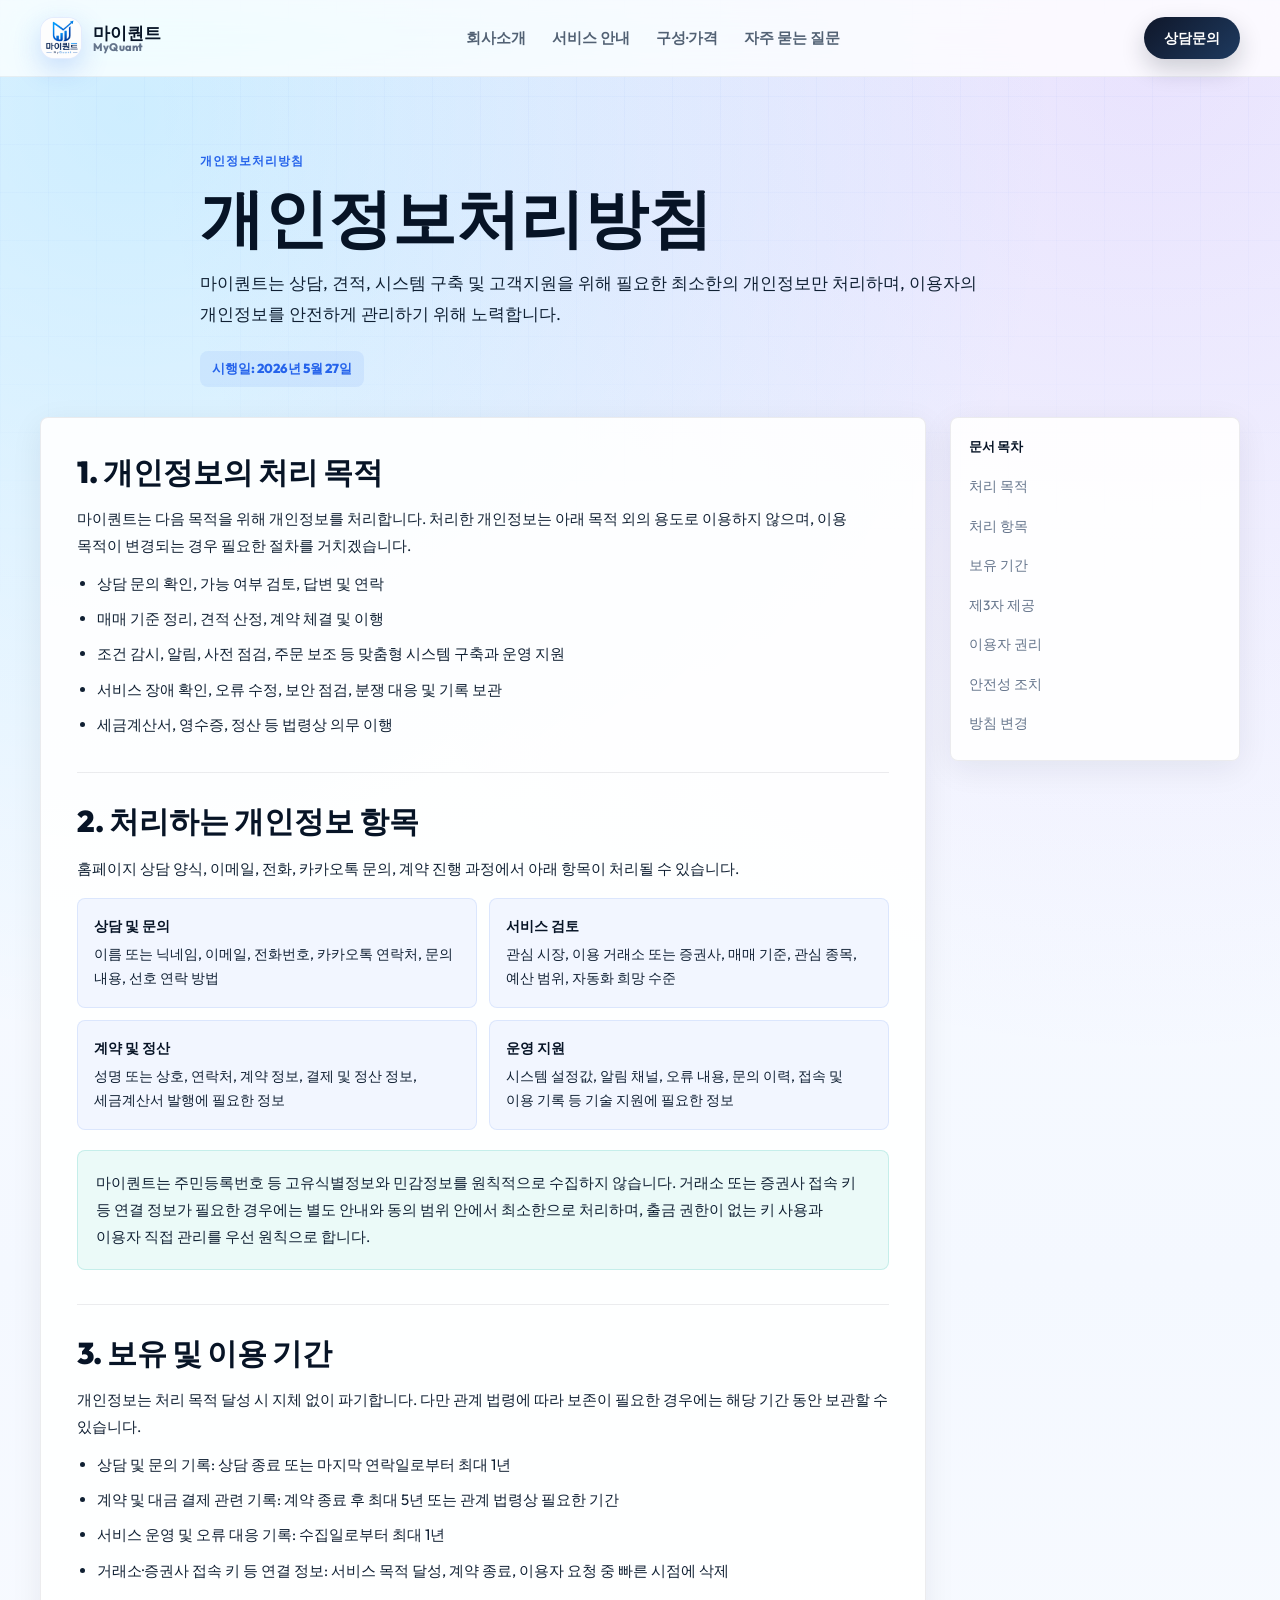
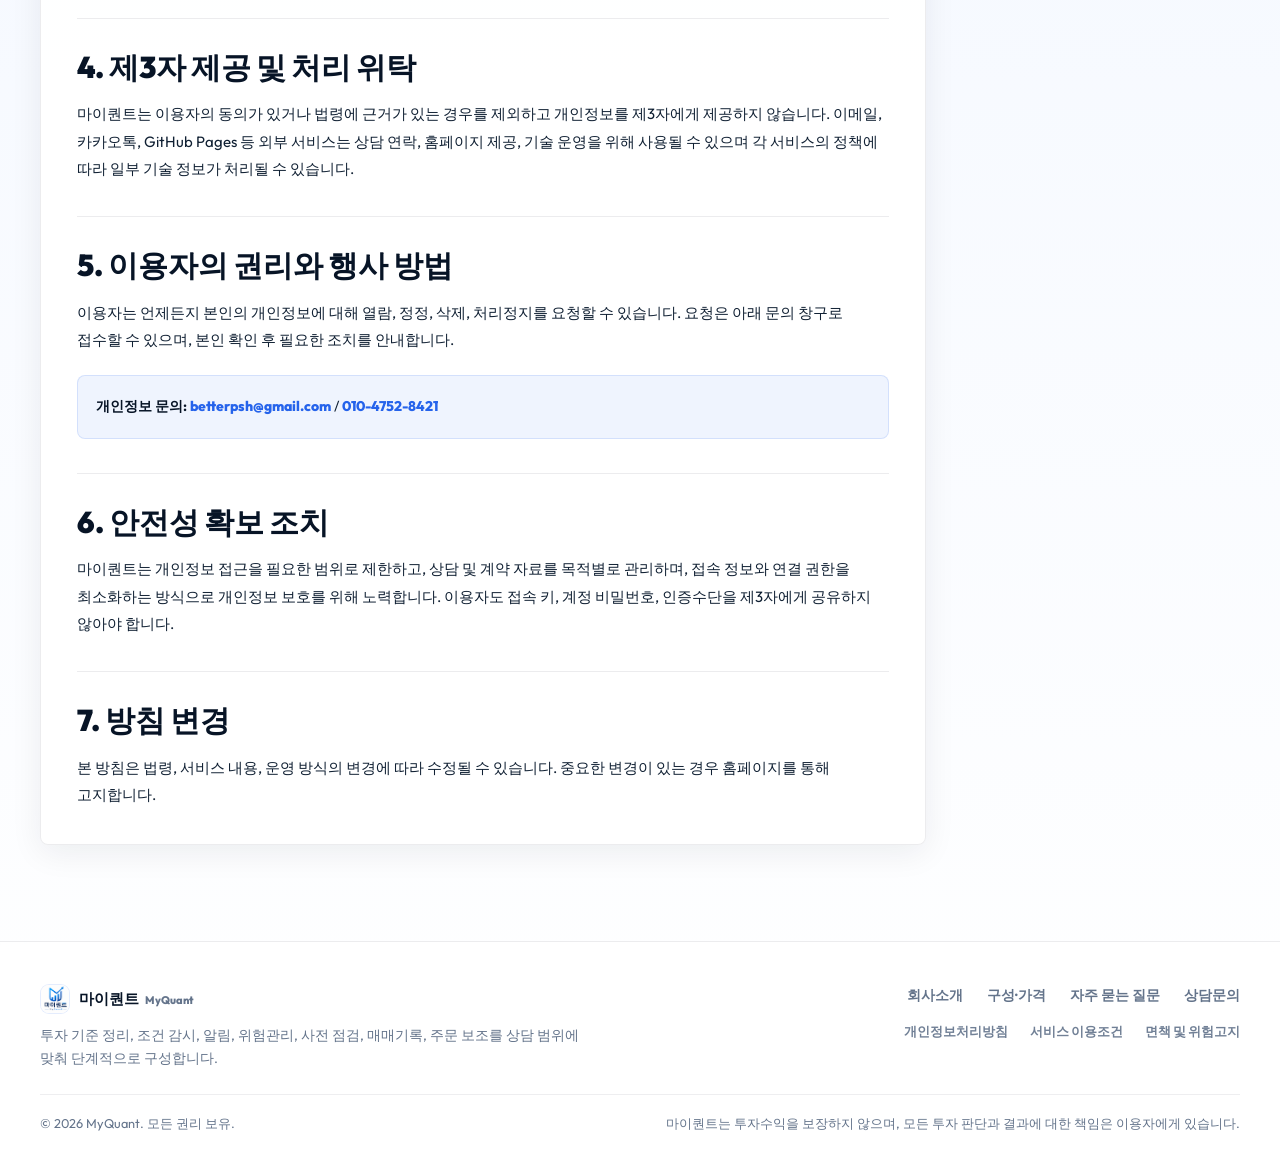
==== commit 8bd42a44: "Add files via upload" ====
--- a/privacy.html
+++ b/privacy.html
@@ -31,8 +31,8 @@
       <nav class="nav-menu" aria-label="주요 메뉴">
         <a href="./index.html#about">회사소개</a>
         <a href="./index.html#service">서비스 안내</a>
-        <a href="./index.html#products">기능·상품</a>
-        <a href="./index.html#faq">FAQ</a>
+        <a href="./index.html#products">구성·가격</a>
+        <a href="./index.html#faq">자주 묻는 질문</a>
       </nav>
 
       <div class="nav-right">
@@ -44,7 +44,7 @@
   <main id="main-content" class="legal-main">
     <section class="legal-hero">
       <div class="container legal-hero-inner">
-        <p class="legal-eyebrow">Privacy Policy</p>
+        <p class="legal-eyebrow">개인정보처리방침</p>
         <h1>개인정보처리방침</h1>
         <p class="legal-summary">
           마이퀀트는 상담, 견적, 시스템 구축 및 고객지원을 위해 필요한 최소한의 개인정보만 처리하며,
@@ -65,7 +65,7 @@
           <ul>
             <li>상담 문의 확인, 가능 여부 검토, 답변 및 연락</li>
             <li>매매 기준 정리, 견적 산정, 계약 체결 및 이행</li>
-            <li>조건 감시, 알림, 백테스트, 주문 보조 등 맞춤형 시스템 구축과 운영 지원</li>
+            <li>조건 감시, 알림, 사전 점검, 주문 보조 등 맞춤형 시스템 구축과 운영 지원</li>
             <li>서비스 장애 확인, 오류 수정, 보안 점검, 분쟁 대응 및 기록 보관</li>
             <li>세금계산서, 영수증, 정산 등 법령상 의무 이행</li>
           </ul>
@@ -97,7 +97,7 @@
           <div class="legal-callout">
             <p>
               마이퀀트는 주민등록번호 등 고유식별정보와 민감정보를 원칙적으로 수집하지 않습니다.
-              거래소 또는 증권사 API 키 등 접속 정보가 필요한 경우에는 별도 안내와 동의 범위 안에서
+              거래소 또는 증권사 접속 키 등 연결 정보가 필요한 경우에는 별도 안내와 동의 범위 안에서
               최소한으로 처리하며, 출금 권한이 없는 키 사용과 이용자 직접 관리를 우선 원칙으로 합니다.
             </p>
           </div>
@@ -113,7 +113,7 @@
             <li>상담 및 문의 기록: 상담 종료 또는 마지막 연락일로부터 최대 1년</li>
             <li>계약 및 대금 결제 관련 기록: 계약 종료 후 최대 5년 또는 관계 법령상 필요한 기간</li>
             <li>서비스 운영 및 오류 대응 기록: 수집일로부터 최대 1년</li>
-            <li>API 키 등 접속 정보: 서비스 목적 달성, 계약 종료, 이용자 요청 중 빠른 시점에 삭제</li>
+            <li>거래소·증권사 접속 키 등 연결 정보: 서비스 목적 달성, 계약 종료, 이용자 요청 중 빠른 시점에 삭제</li>
           </ul>
         </section>
 
@@ -141,7 +141,7 @@
           <h2>6. 안전성 확보 조치</h2>
           <p>
             마이퀀트는 개인정보 접근을 필요한 범위로 제한하고, 상담 및 계약 자료를 목적별로 관리하며,
-            접속 정보와 API 권한을 최소화하는 방식으로 개인정보 보호를 위해 노력합니다. 이용자도 API 키,
+            접속 정보와 연결 권한을 최소화하는 방식으로 개인정보 보호를 위해 노력합니다. 이용자도 접속 키,
             계정 비밀번호, 인증수단을 제3자에게 공유하지 않아야 합니다.
           </p>
         </section>
@@ -178,15 +178,15 @@
           <span>마이퀀트 <small>MyQuant</small></span>
         </div>
         <p class="footer-description">
-          매매 기준 정리, 조건 감시, 알림, 리스크관리, 백테스트, 주문 보조 시스템을
+          투자 기준 정리, 조건 감시, 알림, 위험관리, 사전 점검, 매매기록, 주문 보조를
           상담 범위에 맞춰 단계적으로 구성합니다.
         </p>
       </div>
       <nav class="footer-links" aria-label="푸터 링크">
         <span class="footer-link-row footer-link-main">
           <a href="./index.html#about">회사소개</a>
-          <a href="./index.html#products">기능·상품</a>
-          <a href="./index.html#faq">FAQ</a>
+          <a href="./index.html#products">구성·가격</a>
+          <a href="./index.html#faq">자주 묻는 질문</a>
           <a href="./index.html#contact">상담문의</a>
         </span>
         <span class="footer-link-row footer-link-legal">
@@ -196,7 +196,7 @@
         </span>
       </nav>
       <div class="footer-bottom">
-        <span>© 2026 MyQuant. All rights reserved.</span>
+        <span>© 2026 MyQuant. 모든 권리 보유.</span>
         <span>마이퀀트는 투자수익을 보장하지 않으며, 모든 투자 판단과 결과에 대한 책임은 이용자에게 있습니다.</span>
       </div>
     </div>
--- a/style.css
+++ b/style.css
@@ -440,8 +440,14 @@
 }
 
 .hero-type-line {
-  min-height: 2.15em;
+  min-height: 1.1em;
   max-width: none;
+  color: transparent;
+  background: linear-gradient(110deg, var(--primary) 10%, var(--primary-2) 50%, var(--accent) 90%);
+  -webkit-background-clip: text;
+  background-clip: text;
+  background-size: 200% 200%;
+  animation: gradient-shift 4s ease infinite;
 }
 
 .hero strong {
@@ -1184,6 +1190,14 @@
   margin: -18px 0 18px;
 }
 
+.package-ladder-compact {
+  margin-bottom: 22px;
+}
+
+.package-ladder-compact .package-card {
+  min-height: 0;
+}
+
 .package-card {
   position: relative;
   min-width: 0;
@@ -1253,7 +1267,7 @@
 
 .package-price strong {
   color: #0f766e;
-  font-size: 24px;
+  font-size: 23px;
   font-weight: 900;
 }
 
@@ -1502,6 +1516,44 @@
   font-weight: 900;
   flex-shrink: 0;
   font-size: 13px;
+}
+
+.module-card {
+  border-color: rgba(37,99,235,0.11);
+}
+
+.module-card .product-body {
+  padding: 22px 24px 24px;
+}
+
+.module-card-head {
+  display: grid;
+  grid-template-columns: auto minmax(0, 1fr);
+  gap: 10px;
+  align-items: center;
+  margin-bottom: 10px;
+}
+
+.module-card-head h3 {
+  min-width: 0;
+  color: var(--heading);
+  font-size: 21px;
+  line-height: 1.25;
+  letter-spacing: 0;
+}
+
+.module-code {
+  display: inline-grid;
+  place-items: center;
+  min-width: 58px;
+  min-height: 34px;
+  padding: 5px 10px;
+  border-radius: 8px;
+  background: rgba(37,99,235,0.09);
+  border: 1px solid rgba(37,99,235,0.16);
+  color: var(--primary);
+  font-size: 12px;
+  font-weight: 900;
 }
 
 .product-tag {
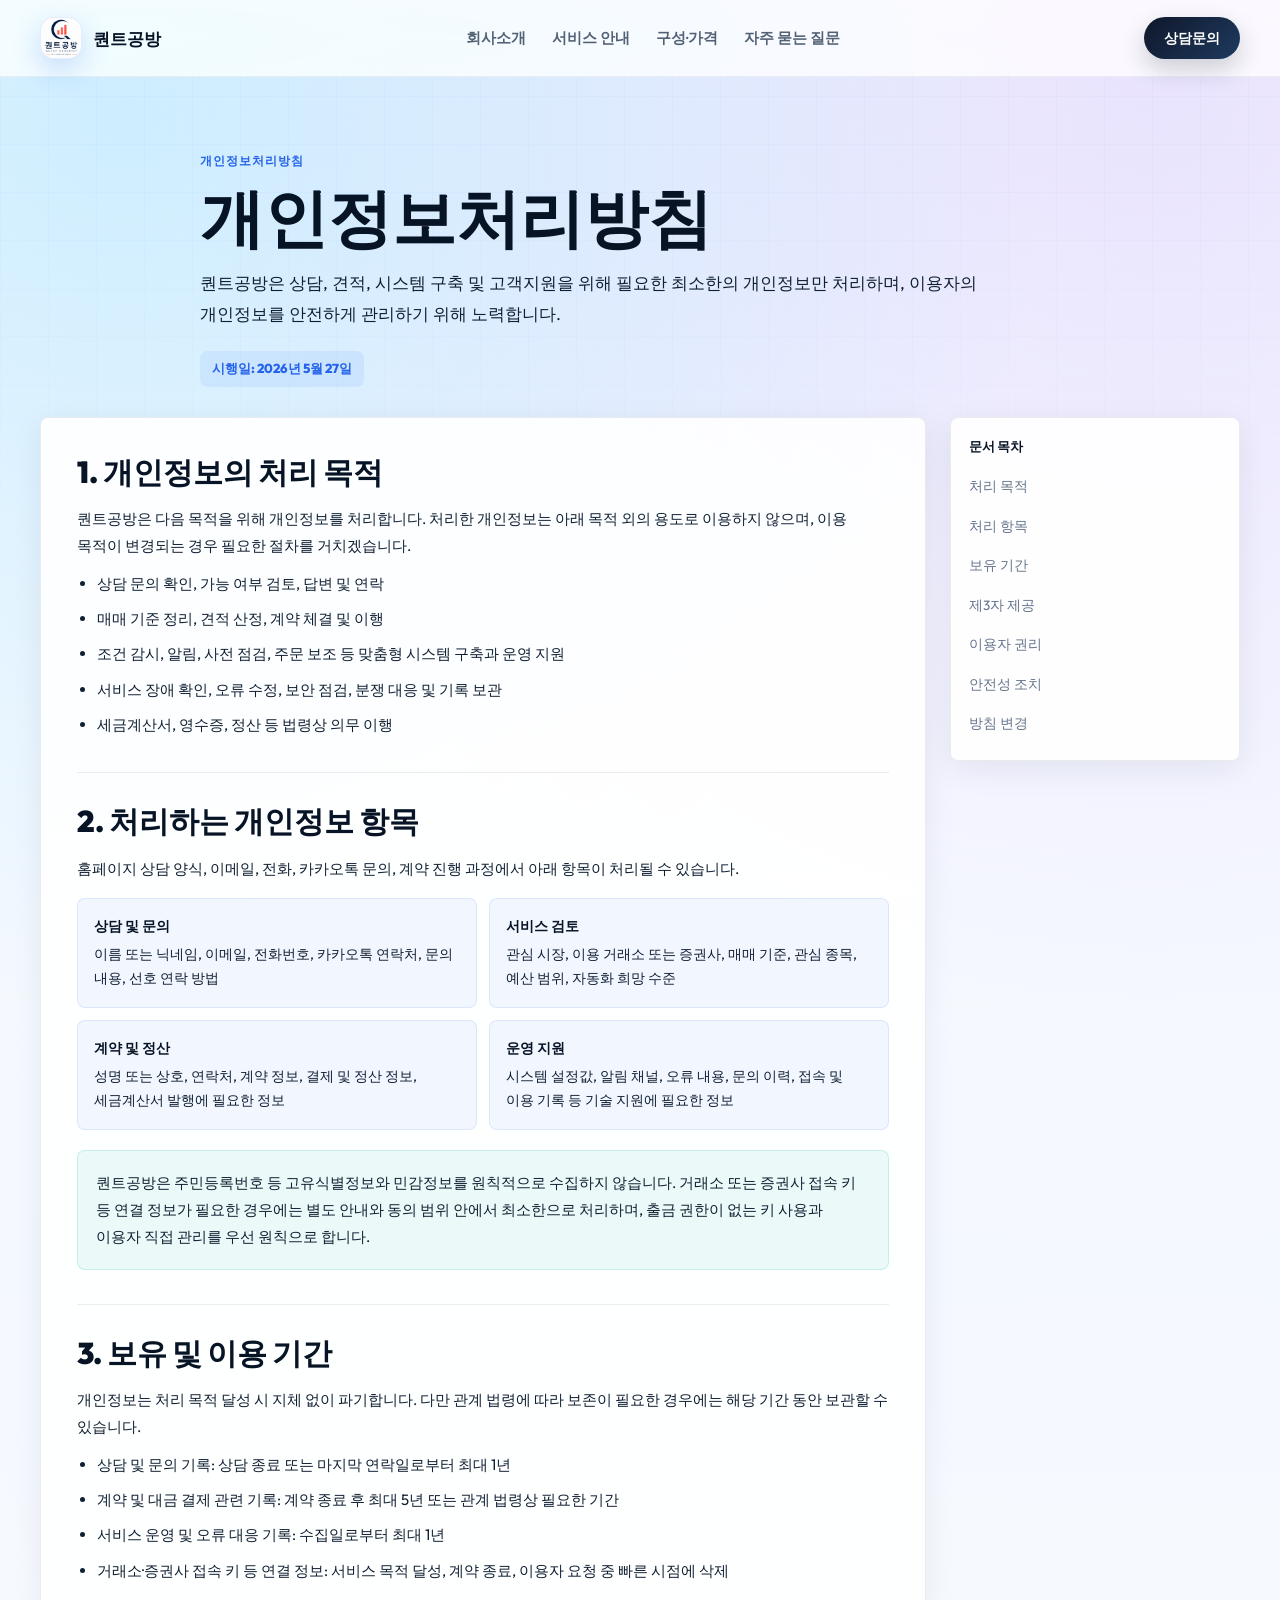
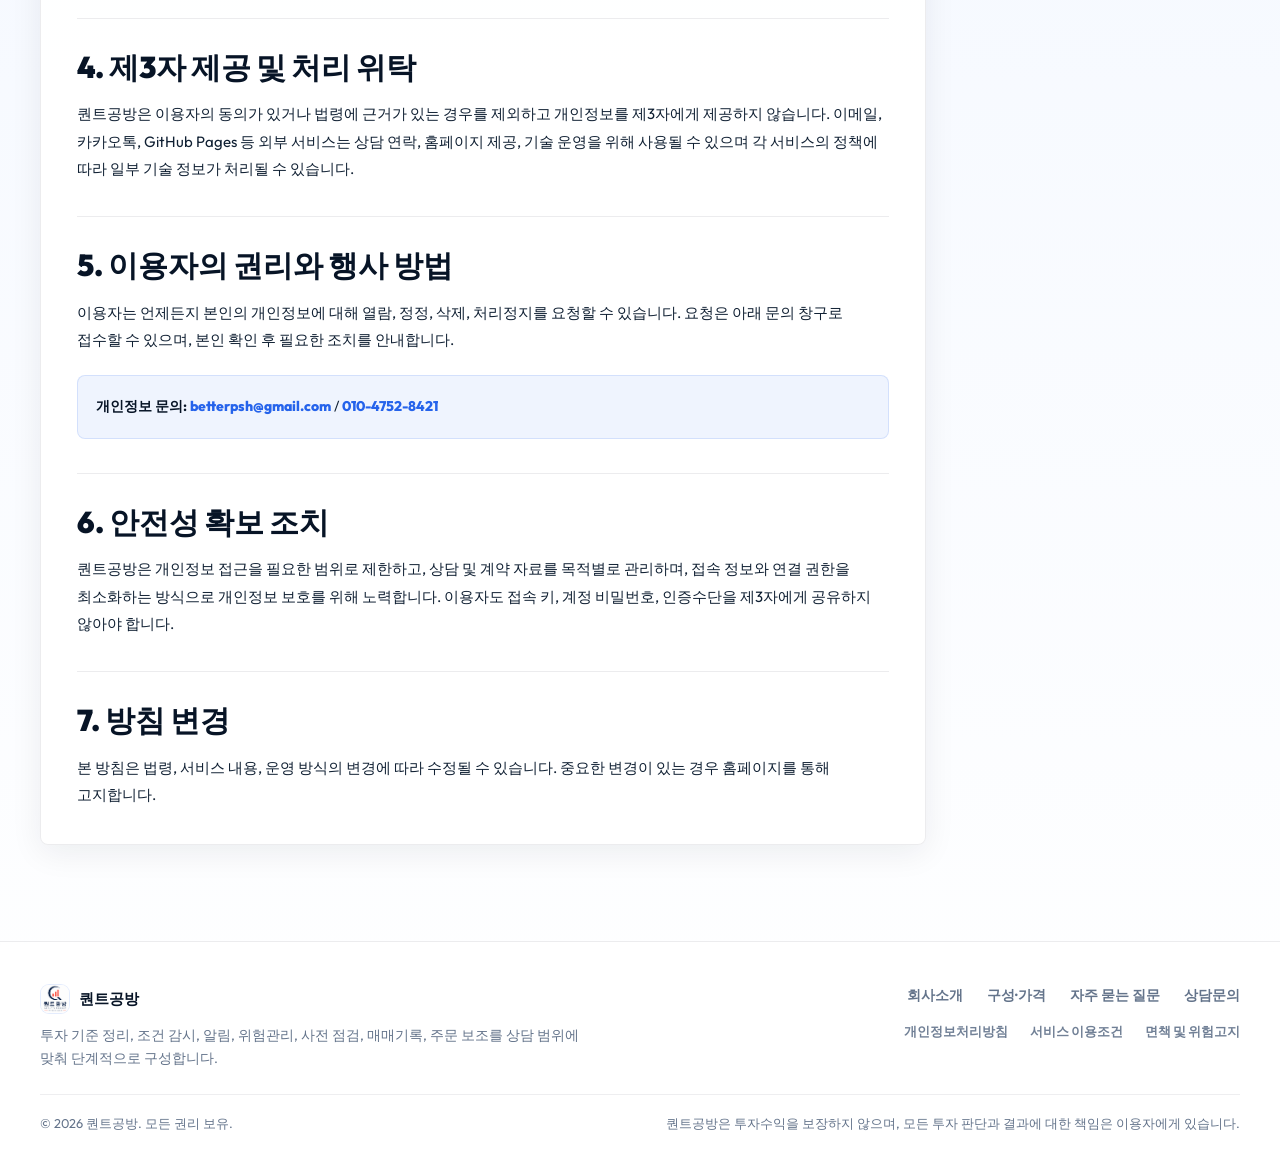
==== commit 0f4a145a: "Add files via upload" ====
--- a/privacy.html
+++ b/privacy.html
@@ -3,8 +3,8 @@
 <head>
   <meta charset="UTF-8" />
   <meta name="viewport" content="width=device-width, initial-scale=1.0" />
-  <title>개인정보처리방침 | 마이퀀트(MyQuant)</title>
-  <meta name="description" content="마이퀀트(MyQuant)의 개인정보 수집 항목, 이용 목적, 보유 기간, 정보주체 권리와 문의 창구를 안내합니다." />
+  <title>개인정보처리방침 | 퀀트공방</title>
+  <meta name="description" content="퀀트공방의 개인정보 수집 항목, 이용 목적, 보유 기간, 정보주체 권리와 문의 창구를 안내합니다." />
   <meta name="robots" content="index, follow" />
   <meta name="theme-color" content="#1d7ff9" />
   <link rel="icon" href="./asset/CI.png" type="image/png" />
@@ -18,13 +18,12 @@
 
   <header id="header">
     <div class="container nav">
-      <a href="./index.html#top" class="logo" aria-label="마이퀀트 홈">
+      <a href="./index.html#top" class="logo" aria-label="퀀트공방 홈">
         <span class="logo-mark" aria-hidden="true">
           <img src="./asset/CI.png" alt="" />
         </span>
         <span class="logo-text">
-          <strong>마이퀀트</strong>
-          <small>MyQuant</small>
+          <strong>퀀트공방</strong>
         </span>
       </a>
 
@@ -47,7 +46,7 @@
         <p class="legal-eyebrow">개인정보처리방침</p>
         <h1>개인정보처리방침</h1>
         <p class="legal-summary">
-          마이퀀트는 상담, 견적, 시스템 구축 및 고객지원을 위해 필요한 최소한의 개인정보만 처리하며,
+          퀀트공방은 상담, 견적, 시스템 구축 및 고객지원을 위해 필요한 최소한의 개인정보만 처리하며,
           이용자의 개인정보를 안전하게 관리하기 위해 노력합니다.
         </p>
         <span class="legal-updated">시행일: 2026년 5월 27일</span>
@@ -59,7 +58,7 @@
         <section id="privacy-purpose">
           <h2>1. 개인정보의 처리 목적</h2>
           <p>
-            마이퀀트는 다음 목적을 위해 개인정보를 처리합니다. 처리한 개인정보는 아래 목적 외의 용도로
+            퀀트공방은 다음 목적을 위해 개인정보를 처리합니다. 처리한 개인정보는 아래 목적 외의 용도로
             이용하지 않으며, 이용 목적이 변경되는 경우 필요한 절차를 거치겠습니다.
           </p>
           <ul>
@@ -96,7 +95,7 @@
           </div>
           <div class="legal-callout">
             <p>
-              마이퀀트는 주민등록번호 등 고유식별정보와 민감정보를 원칙적으로 수집하지 않습니다.
+              퀀트공방은 주민등록번호 등 고유식별정보와 민감정보를 원칙적으로 수집하지 않습니다.
               거래소 또는 증권사 접속 키 등 연결 정보가 필요한 경우에는 별도 안내와 동의 범위 안에서
               최소한으로 처리하며, 출금 권한이 없는 키 사용과 이용자 직접 관리를 우선 원칙으로 합니다.
             </p>
@@ -120,7 +119,7 @@
         <section id="privacy-third-party">
           <h2>4. 제3자 제공 및 처리 위탁</h2>
           <p>
-            마이퀀트는 이용자의 동의가 있거나 법령에 근거가 있는 경우를 제외하고 개인정보를 제3자에게
+            퀀트공방은 이용자의 동의가 있거나 법령에 근거가 있는 경우를 제외하고 개인정보를 제3자에게
             제공하지 않습니다. 이메일, 카카오톡, GitHub Pages 등 외부 서비스는 상담 연락, 홈페이지 제공,
             기술 운영을 위해 사용될 수 있으며 각 서비스의 정책에 따라 일부 기술 정보가 처리될 수 있습니다.
           </p>
@@ -140,7 +139,7 @@
         <section id="privacy-security">
           <h2>6. 안전성 확보 조치</h2>
           <p>
-            마이퀀트는 개인정보 접근을 필요한 범위로 제한하고, 상담 및 계약 자료를 목적별로 관리하며,
+            퀀트공방은 개인정보 접근을 필요한 범위로 제한하고, 상담 및 계약 자료를 목적별로 관리하며,
             접속 정보와 연결 권한을 최소화하는 방식으로 개인정보 보호를 위해 노력합니다. 이용자도 접속 키,
             계정 비밀번호, 인증수단을 제3자에게 공유하지 않아야 합니다.
           </p>
@@ -175,7 +174,7 @@
           <span class="footer-logo-mark" aria-hidden="true">
             <img src="./asset/CI.png" alt="" />
           </span>
-          <span>마이퀀트 <small>MyQuant</small></span>
+          <span>퀀트공방</span>
         </div>
         <p class="footer-description">
           투자 기준 정리, 조건 감시, 알림, 위험관리, 사전 점검, 매매기록, 주문 보조를
@@ -196,8 +195,8 @@
         </span>
       </nav>
       <div class="footer-bottom">
-        <span>© 2026 MyQuant. 모든 권리 보유.</span>
-        <span>마이퀀트는 투자수익을 보장하지 않으며, 모든 투자 판단과 결과에 대한 책임은 이용자에게 있습니다.</span>
+        <span>© 2026 퀀트공방. 모든 권리 보유.</span>
+        <span>퀀트공방은 투자수익을 보장하지 않으며, 모든 투자 판단과 결과에 대한 책임은 이용자에게 있습니다.</span>
       </div>
     </div>
   </footer>
--- a/style.css
+++ b/style.css
@@ -1,5 +1,5 @@
 /* ════════════════════════════════════════════════════
-   MyQuant — style.css
+   퀀트공방 — style.css
    Premium Light Theme | v3.0
    ════════════════════════════════════════════════════ */
 
@@ -353,8 +353,7 @@
       rgba(247,250,255,0.95) 34%,
       rgba(247,250,255,0.72) 52%,
       rgba(247,250,255,0.18) 74%,
-      rgba(247,250,255,0.02) 100%),
-    url("./asset/first.png");
+      rgba(247,250,255,0.02) 100%);
   background-size: cover;
   background-position: center right;
 }
@@ -463,22 +462,6 @@
   0%   { background-position: 0% 50%; }
   50%  { background-position: 100% 50%; }
   100% { background-position: 0% 50%; }
-}
-
-/* Typing cursor */
-.typing-cursor {
-  display: inline-block;
-  width: 3px; height: 0.85em;
-  background: var(--primary);
-  border-radius: 2px;
-  margin-left: 2px;
-  vertical-align: middle;
-  animation: cursor-blink 0.8s step-end infinite;
-}
-
-@keyframes cursor-blink {
-  0%, 100% { opacity: 1; }
-  50%       { opacity: 0; }
 }
 
 .hero-desc {
@@ -564,175 +547,6 @@
   font-size: 11px;
   font-weight: 900;
 }
-
-/* ── HERO VISUAL: LIVE MONITOR ── */
-.hero-visual-space {
-  min-height: 500px;
-  position: relative;
-  display: flex;
-  align-items: center;
-}
-
-.live-monitor {
-  width: 100%;
-  max-width: 480px;
-  background: rgba(255,255,255,0.92);
-  border: 1px solid rgba(37,99,235,0.14);
-  border-radius: 8px;
-  box-shadow:
-    0 30px 70px rgba(37,99,235,0.14),
-    0 0 0 1px rgba(255,255,255,0.8) inset;
-  backdrop-filter: blur(20px);
-  overflow: hidden;
-  animation: monitor-float 5s ease-in-out infinite;
-}
-
-@keyframes monitor-float {
-  0%, 100% { transform: translateY(0); }
-  50%       { transform: translateY(-10px); }
-}
-
-.monitor-topbar {
-  display: flex;
-  justify-content: space-between;
-  align-items: center;
-  padding: 16px 20px;
-  border-bottom: 1px solid rgba(15,23,42,0.07);
-  background: rgba(37,99,235,0.03);
-}
-
-.monitor-title {
-  font-size: 12.5px;
-  font-weight: 800;
-  color: var(--muted);
-  text-transform: uppercase;
-  letter-spacing: 0.08em;
-  display: flex;
-  align-items: center;
-  gap: 8px;
-}
-
-.live-badge {
-  display: inline-flex;
-  align-items: center;
-  gap: 5px;
-  padding: 3px 9px;
-  border-radius: 999px;
-  background: rgba(34,197,94,0.1);
-  border: 1px solid rgba(34,197,94,0.25);
-  color: #15803d;
-  font-size: 11px;
-  font-weight: 800;
-  text-transform: uppercase;
-}
-
-.live-badge::before {
-  content: "";
-  width: 6px; height: 6px;
-  border-radius: 50%;
-  background: var(--success);
-  animation: live-pulse 1.4s ease-in-out infinite;
-}
-
-@keyframes live-pulse {
-  0%, 100% { box-shadow: 0 0 0 0 rgba(34,197,94,0.6); }
-  50%       { box-shadow: 0 0 0 4px rgba(34,197,94,0); }
-}
-
-.monitor-price {
-  font-size: 18px;
-  font-weight: 900;
-  font-family: monospace;
-  color: var(--primary);
-  letter-spacing: 0;
-  transition: color 0.3s ease;
-}
-
-.monitor-price.up   { color: #16a34a; }
-.monitor-price.down { color: var(--danger); }
-
-/* Mini chart area */
-.monitor-chart {
-  height: 140px;
-  padding: 0 16px;
-  position: relative;
-}
-
-#hero-mini-chart {
-  width: 100%;
-  height: 100%;
-}
-
-/* Trade log */
-.monitor-logs {
-  background: rgba(7,20,38,0.04);
-  border-top: 1px solid rgba(15,23,42,0.06);
-  padding: 12px 16px;
-  height: 118px;
-  overflow: hidden;
-  display: flex;
-  flex-direction: column;
-  gap: 0;
-}
-
-.log-row {
-  display: grid;
-  grid-template-columns: 72px 1fr auto;
-  align-items: center;
-  padding: 7px 0;
-  border-bottom: 1px solid rgba(15,23,42,0.05);
-  font-size: 11.5px;
-  opacity: 0;
-  transform: translateY(8px);
-  animation: log-slide 0.3s var(--ease-out) forwards;
-}
-
-.log-row:last-child { border-bottom: none; }
-
-@keyframes log-slide { to { opacity: 1; transform: translateY(0); } }
-
-.log-time  { color: var(--muted); font-family: monospace; }
-.log-msg   { color: var(--heading); font-weight: 600; flex: 1; }
-.log-msg.buy  { color: #16a34a; }
-.log-msg.sell { color: var(--danger); }
-.log-tag {
-  padding: 2px 8px;
-  border-radius: 999px;
-  font-size: 10px;
-  font-weight: 800;
-  text-transform: uppercase;
-}
-.log-tag.buy  { background: rgba(22,163,74,0.1);  color: #16a34a; }
-.log-tag.sell { background: rgba(239,68,68,0.1);  color: var(--danger); }
-.log-tag.info { background: rgba(37,99,235,0.1);  color: var(--primary); }
-
-/* Monitor footer */
-.monitor-footer {
-  padding: 12px 20px;
-  display: grid;
-  grid-template-columns: 1fr 1fr 1fr;
-  gap: 12px;
-  border-top: 1px solid rgba(15,23,42,0.06);
-}
-
-.mf-stat { display: flex; flex-direction: column; gap: 2px; }
-
-.mf-label {
-  font-size: 10.5px;
-  color: var(--muted);
-  font-weight: 700;
-  text-transform: uppercase;
-  letter-spacing: 0.06em;
-}
-
-.mf-value {
-  font-size: 14px;
-  font-weight: 800;
-  color: var(--heading);
-  font-family: monospace;
-}
-
-.mf-value.green { color: #16a34a; }
 
 /* ════════════════════════════════════
    STATS DARK BAND
@@ -3185,12 +2999,10 @@
         rgba(247,250,255,0.99)  0%,
         rgba(247,250,255,0.94) 42%,
         rgba(247,250,255,0.78) 70%,
-        rgba(247,250,255,0.36) 100%),
-      url("./asset/first.png");
+        rgba(247,250,255,0.36) 100%);
     background-position: center bottom;
   }
   .hero-copy       { max-width: 640px; margin-left: 0; }
-  .hero-visual-space { display: none; }
   .product-grid    { grid-template-columns: 1fr; }
 }
 
